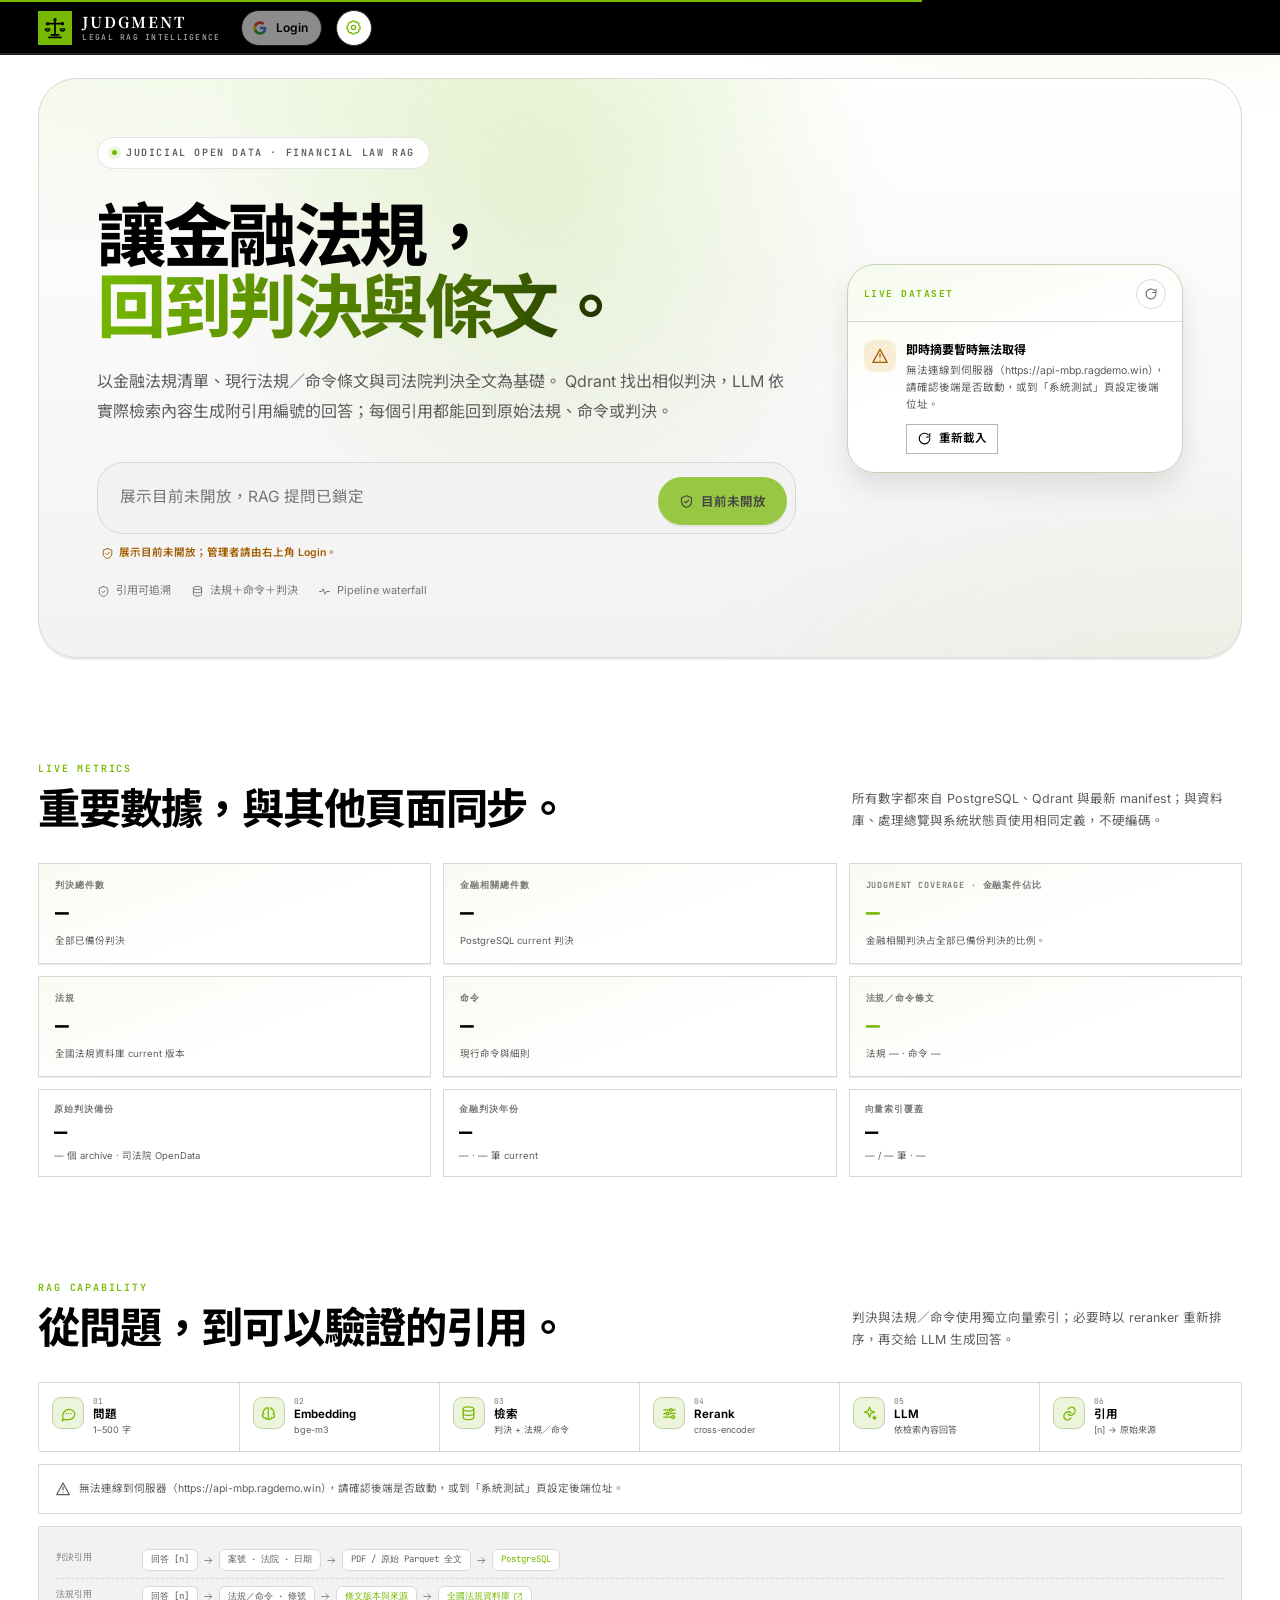
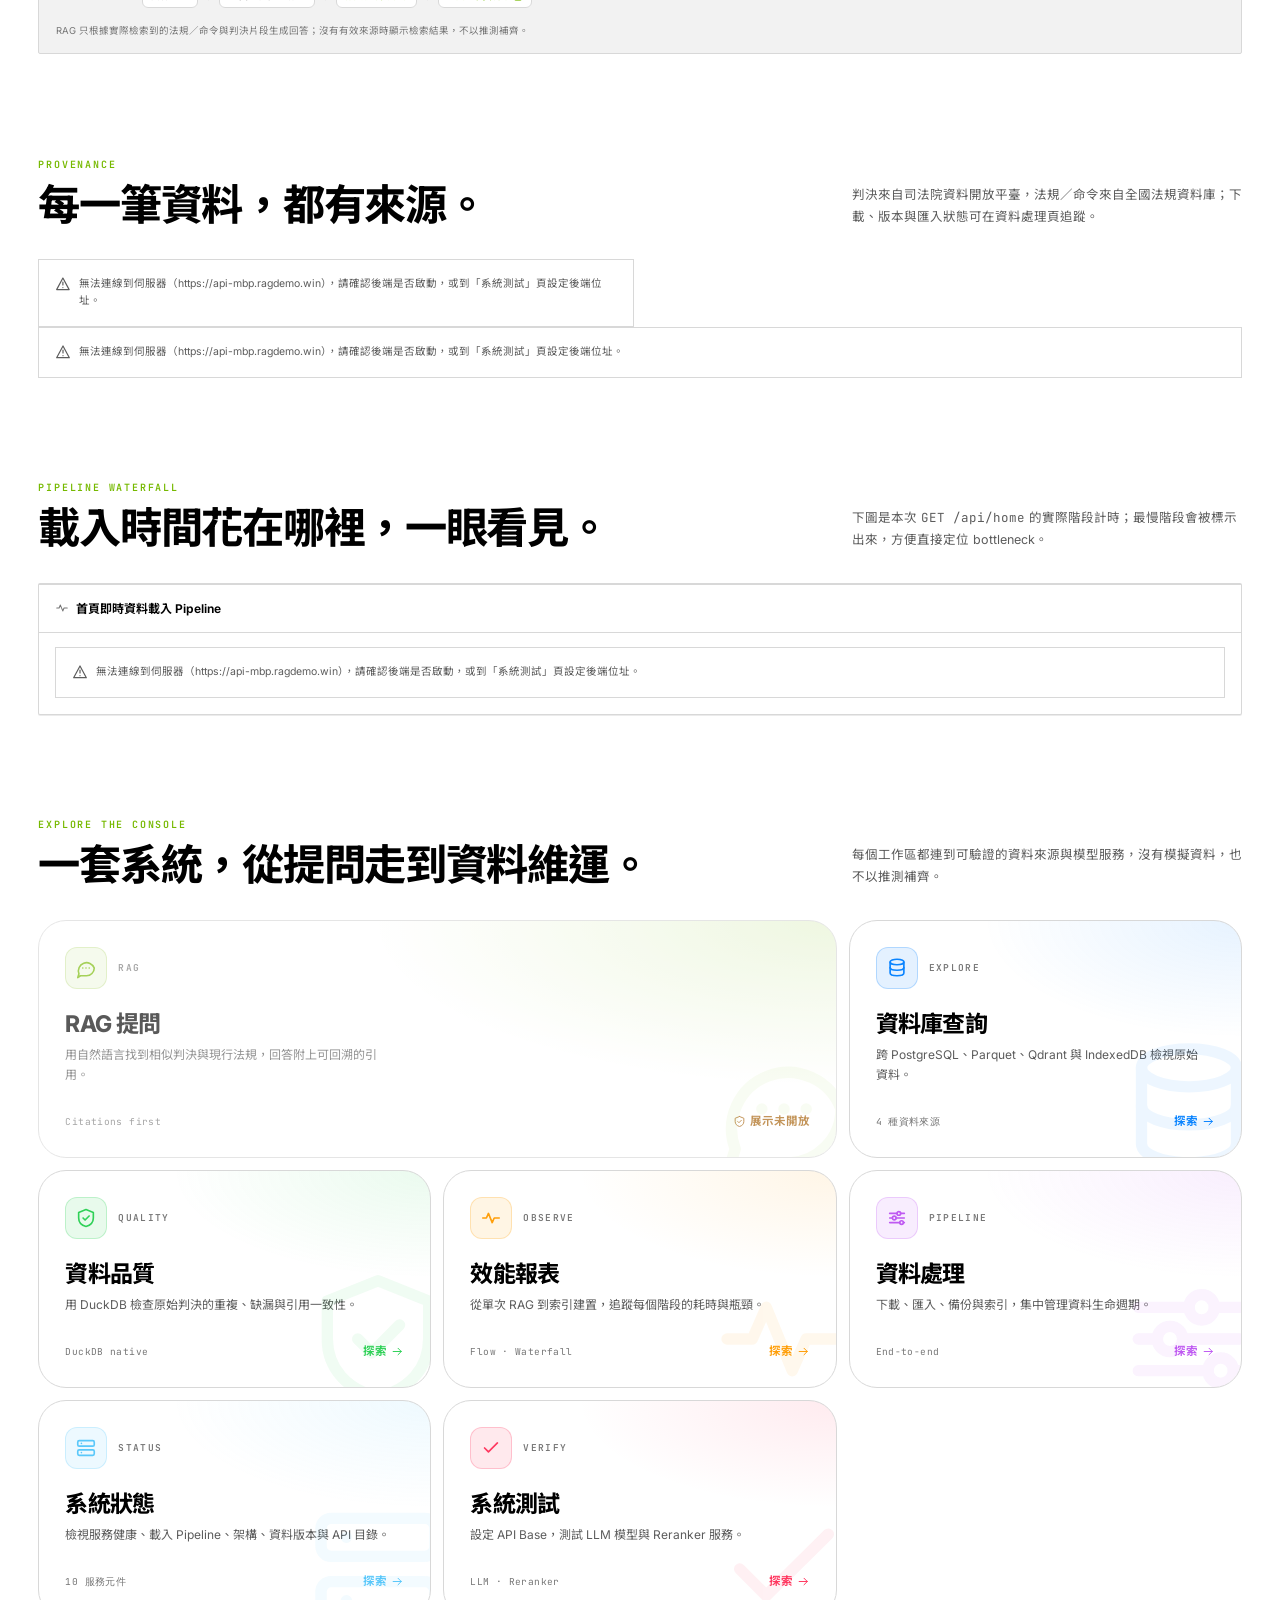
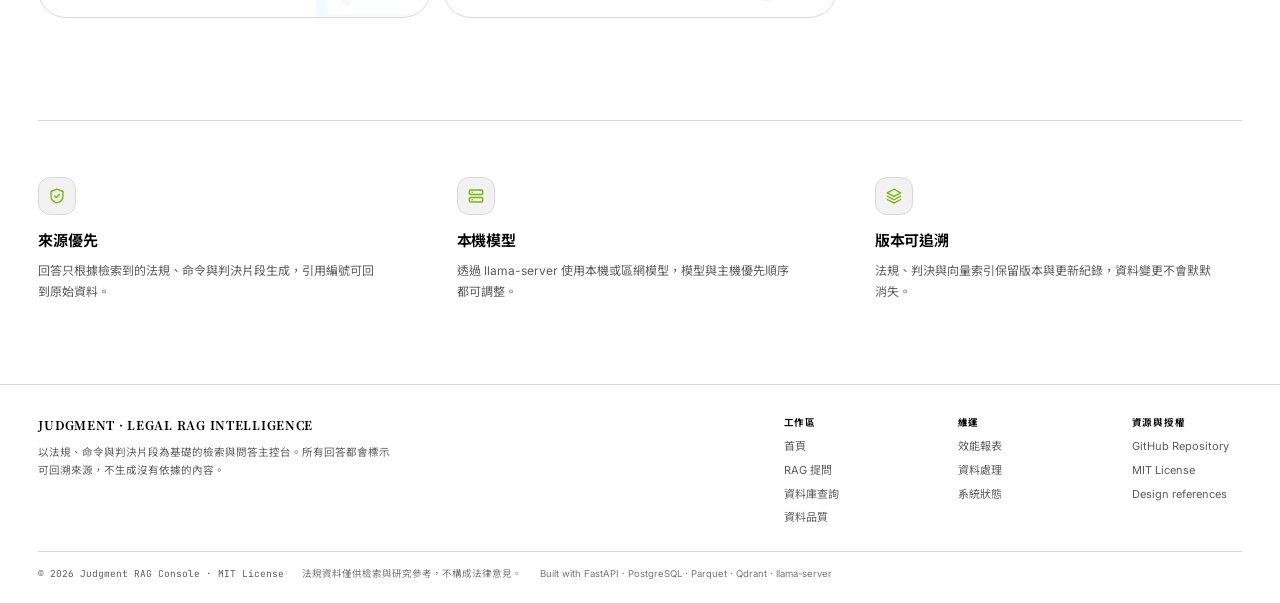
==== frontend/index.html @ a2a6b3cd "fix: make Login and account labels readable on light auth pills" ====
<!doctype html>
<html lang="zh-Hant" data-theme="nvidia">
  <head>
    <meta charset="utf-8" />
    <meta name="viewport" content="width=device-width, initial-scale=1" />
    <meta
      name="description"
      content="Judgment｜金融法律判決智慧分析平台。整合金融法規與法院判決，透過 AI 語意檢索與分析，協助快速查找相關案例、理解法律爭點，並提供具參考價值的判決分析。"
    />
    <meta property="og:type" content="website" />
    <meta property="og:site_name" content="Judgment" />
    <meta property="og:title" content="Judgment｜金融法律判決智慧分析平台" />
    <meta
      property="og:description"
      content="Judgment｜金融法律判決智慧分析平台。整合金融法規與法院判決，透過 AI 語意檢索與分析，協助快速查找相關案例、理解法律爭點，並提供具參考價值的判決分析。"
    />
    <meta property="og:url" content="https://judgment.ragdemo.win/" />
    <meta name="twitter:card" content="summary" />
    <meta name="application-name" content="Judgment" />
    <meta name="theme-color" content="#000000" id="theme-color-meta" />
    <title>Judgment｜金融法律判決 RAG AI 智慧分析平台</title>
    <link rel="icon" href="./favicon.svg" type="image/svg+xml" />
    <link rel="preconnect" href="https://fonts.googleapis.com" />
    <link rel="preconnect" href="https://fonts.gstatic.com" crossorigin />
    <link
      href="https://fonts.googleapis.com/css2?family=IBM+Plex+Sans:wght@400;500;600&family=Inter:wght@300;400;500;600;700&family=JetBrains+Mono:wght@400;500&family=Noto+Sans+TC:wght@400;500;600;700&family=Noto+Serif+TC:wght@600;700&display=swap"
      rel="stylesheet"
    />
    <link rel="stylesheet" href="./assets/themes.css?v=20261124021628" />
    <link rel="stylesheet" href="./assets/styles.css?v=20261124021628" />
    <script src="./assets/js/boot.js?v=20261124021628"></script>
  </head>
  <body>
    <a class="skip-link" href="#app-main">跳至主要內容</a>
    <div class="app-shell">
      <header class="app-header">
        <a class="brand" href="#/home" aria-label="Judgment 金融法律判決智慧分析平台 首頁">
          <span class="brand-mark" aria-hidden="true">
            <svg viewBox="0 0 32 32" fill="none">
              <circle cx="16" cy="5.8" r="2" fill="currentColor"/>
              <path d="M16 7.8V24.5" stroke="currentColor" stroke-width="2.15" stroke-linecap="round"/>
              <path d="M6.8 10.7h18.4" stroke="currentColor" stroke-width="2.15" stroke-linecap="round"/>
              <circle cx="6.8" cy="10.7" r="2.2" fill="currentColor"/>
              <circle cx="25.2" cy="10.7" r="2.2" fill="currentColor"/>
              <path d="M4.2 17.1h5.2M22.6 17.1h5.2" stroke="currentColor" stroke-width="1.55" stroke-linecap="round"/>
              <path d="M4.2 17.1a2.6 2.6 0 0 0 5.2 0M22.6 17.1a2.6 2.6 0 0 0 5.2 0" stroke="currentColor" stroke-width="1.55"/>
              <path d="M11.4 24.4h9.2M8.6 27.6h14.8" stroke="currentColor" stroke-width="2.15" stroke-linecap="round"/>
            </svg>
          </span>
          <span class="brand-copy">
            <strong>JUDGMENT</strong>
            <span>LEGAL RAG INTELLIGENCE</span>
          </span>
        </a>

        <nav class="primary-nav" aria-label="主要導覽">
          <a class="nav-link" data-route="rag" href="#/rag">
            <svg viewBox="0 0 24 24" fill="none" stroke="currentColor" stroke-width="1.8" stroke-linecap="round" stroke-linejoin="round" aria-hidden="true">
              <path d="M21 12a8.5 8.5 0 0 1-8.5 8.5H6l-3 2 1.3-4.2A8.5 8.5 0 1 1 21 12Z"/>
              <path d="m12 8 .9 2.1L15 11l-2.1.9L12 14l-.9-2.1L9 11l2.1-.9L12 8Z"/>
            </svg>
            <span>RAG 提問</span>
          </a>
          <a class="nav-link" data-route="data" href="#/data">
            <svg viewBox="0 0 24 24" fill="none" stroke="currentColor" stroke-width="1.8" stroke-linecap="round" stroke-linejoin="round" aria-hidden="true">
              <ellipse cx="12" cy="5.5" rx="7.5" ry="3"/>
              <path d="M4.5 5.5v6c0 1.7 3.4 3 7.5 3s7.5-1.3 7.5-3v-6"/>
              <path d="M4.5 11.5v6c0 1.7 3.4 3 7.5 3s7.5-1.3 7.5-3v-6"/>
            </svg>
            <span>資料庫</span>
          </a>
          <a class="nav-link" data-route="quality" href="#/quality">
            <svg viewBox="0 0 24 24" fill="none" stroke="currentColor" stroke-width="1.8" stroke-linecap="round" stroke-linejoin="round" aria-hidden="true">
              <path d="M12 2.8 20 6v6c0 4.7-3.2 8-8 9.2C7.2 20 4 16.7 4 12V6l8-3.2Z"/>
              <path d="m8.8 12 2.2 2.2 4.4-4.4"/>
            </svg>
            <span>資料品質</span>
          </a>
          <a class="nav-link" data-route="performance" href="#/performance">
            <svg viewBox="0 0 24 24" fill="none" stroke="currentColor" stroke-width="1.8" stroke-linecap="round" stroke-linejoin="round" aria-hidden="true">
              <path d="M4 19V5"/>
              <path d="M4 19h16"/>
              <path d="M8 16V9"/>
              <path d="M12 16V6"/>
              <path d="M16 16v-4"/>
            </svg>
            <span>效能報表</span>
          </a>
          <a class="nav-link" data-route="processing" href="#/processing">
            <svg viewBox="0 0 24 24" fill="none" stroke="currentColor" stroke-width="1.8" stroke-linecap="round" stroke-linejoin="round" aria-hidden="true">
              <path d="M3 6h6l2 3h10"/>
              <path d="M3 18h6l2-3h10"/>
              <circle cx="18" cy="6" r="2"/>
              <circle cx="18" cy="18" r="2"/>
            </svg>
            <span>資料處理</span>
          </a>
          <a class="nav-link" data-route="status" href="#/status">
            <svg viewBox="0 0 24 24" fill="none" stroke="currentColor" stroke-width="1.8" stroke-linecap="round" stroke-linejoin="round" aria-hidden="true">
              <path d="M3 12h4l2.2-5 4.1 10 2.2-5H21"/>
            </svg>
            <span>系統狀態</span>
          </a>
        </nav>

        <div class="header-actions">
          <div class="auth-slot" id="auth-slot"></div>
          <button
            type="button"
            class="settings-trigger"
            id="settings-trigger"
            aria-label="設定選項"
            title="設定選項"
            aria-expanded="false"
            aria-controls="settings-sidebar"
          >
            <svg viewBox="0 0 24 24" fill="none" stroke="currentColor" stroke-width="1.8" stroke-linecap="round" stroke-linejoin="round" aria-hidden="true">
              <circle cx="12" cy="12" r="3"/>
              <path d="M19.4 15a1.7 1.7 0 0 0 .3 1.9l.1.1-2.8 2.8-.1-.1a1.7 1.7 0 0 0-1.9-.3 1.7 1.7 0 0 0-1 1.6V21h-4v-.1a1.7 1.7 0 0 0-1-1.6 1.7 1.7 0 0 0-1.9.3l-.1.1-2.8-2.8.1-.1a1.7 1.7 0 0 0 .3-1.9 1.7 1.7 0 0 0-1.6-1H3v-4h.1a1.7 1.7 0 0 0 1.6-1 1.7 1.7 0 0 0-.3-1.9l-.1-.1 2.8-2.8.1.1a1.7 1.7 0 0 0 1.9.3 1.7 1.7 0 0 0 1-1.6V3h4v.1a1.7 1.7 0 0 0 1 1.6 1.7 1.7 0 0 0 1.9-.3l.1-.1 2.8 2.8-.1.1a1.7 1.7 0 0 0-.3 1.9 1.7 1.7 0 0 0 1.6 1h.1v4h-.1a1.7 1.7 0 0 0-1.6 1Z"/>
            </svg>
          </button>
        </div>
      </header>

      <div class="demo-banner" id="demo-banner" role="status" hidden></div>

      <main class="app-main" id="app-main" tabindex="-1">
        <div class="page-loading" aria-live="polite">
          <div class="skeleton skeleton-title"></div>
          <div class="skeleton skeleton-subtitle"></div>
          <div class="skeleton-grid">
            <div class="skeleton skeleton-card"></div>
            <div class="skeleton skeleton-card"></div>
            <div class="skeleton skeleton-card"></div>
          </div>
        </div>
      </main>

      <footer class="app-footer">
        <div class="footer-main">
          <div class="footer-brand">
            <strong>JUDGMENT · LEGAL RAG INTELLIGENCE</strong>
            <p>以法規、命令與判決片段為基礎的檢索與問答主控台。所有回答都會標示可回溯來源，不生成沒有依據的內容。</p>
          </div>
          <nav class="footer-links" aria-label="頁尾導覽">
            <div class="footer-column">
              <span class="footer-heading">工作區</span>
              <a href="#/home">首頁</a>
              <a href="#/rag">RAG 提問</a>
              <a href="#/data">資料庫查詢</a>
              <a href="#/quality">資料品質</a>
            </div>
            <div class="footer-column">
              <span class="footer-heading">維運</span>
              <a href="#/performance">效能報表</a>
              <a href="#/processing">資料處理</a>
              <a href="#/status">系統狀態</a>
            </div>
            <div class="footer-column">
              <span class="footer-heading">資源與授權</span>
              <a href="https://github.com/solo0920/judgment" target="_blank" rel="noopener noreferrer">GitHub Repository</a>
              <a href="https://github.com/solo0920/judgment/blob/main/LICENSE" target="_blank" rel="noopener noreferrer">MIT License</a>
              <a href="https://getdesign.md/" target="_blank" rel="noopener noreferrer">Design references</a>
            </div>
          </nav>
        </div>
        <div class="footer-bottom">
          <span>© 2026 Judgment RAG Console · MIT License</span>
          <span>法規資料僅供檢索與研究參考，不構成法律意見。</span>
          <span>Built with FastAPI · PostgreSQL · Parquet · Qdrant · llama-server</span>
        </div>
      </footer>
    </div>

    <aside
      class="settings-sidebar"
      id="settings-sidebar"
      aria-labelledby="settings-sidebar-title"
      aria-hidden="true"
      inert
    >
      <div class="settings-sidebar-head">
        <div>
          <div class="eyebrow">PREFERENCES</div>
          <h2 id="settings-sidebar-title">設定選項</h2>
        </div>
        <button
          class="settings-close"
          id="settings-close"
          type="button"
          aria-label="關閉設定選項"
          title="關閉設定選項"
        >
          <svg viewBox="0 0 24 24" fill="none" stroke="currentColor" stroke-width="1.8" stroke-linecap="round" stroke-linejoin="round" aria-hidden="true">
            <path d="m6 6 12 12M18 6 6 18"/>
          </svg>
        </button>
      </div>
      <div
        class="settings-options"
        id="settings-options"
        role="tablist"
        aria-label="設定分類"
      ></div>
      <div class="settings-divider" role="separator"></div>
      <div class="settings-panel" id="settings-panel" role="tabpanel"></div>
    </aside>

    <div id="toast-region" class="toast-region" aria-live="polite" aria-atomic="true"></div>
    <script src="./config.js?v=20261124021628"></script>
    <script src="./assets/js/app.js?v=20261124021628"></script>
  </body>
</html>
---- frontend/assets/themes.css ----
/* ==========================================================================
   Judgment RAG Console — design token themes
   Ten visual languages inspired by the public DESIGN.md references at
   https://getdesign.md/. Each theme re-maps the same semantic tokens so the
   whole console can change its look without touching component markup.
   ========================================================================== */

:root {
  color-scheme: light;

  --content-width: 1360px;
  --header-height: 54.4px;

  --font-display: "Inter", "Noto Sans TC", -apple-system, BlinkMacSystemFont,
    "Segoe UI", sans-serif;
  --font-body: "Inter", "Noto Sans TC", -apple-system, BlinkMacSystemFont,
    "Segoe UI", sans-serif;
  --font-mono: "JetBrains Mono", "SFMono-Regular", Menlo, Consolas, monospace;
  --display-weight: 650;
  --display-tracking: -0.035em;

  --radius-xs: 4px;
  --radius-sm: 6px;
  --radius-md: 10px;
  --radius-lg: 14px;
  --radius-xl: 20px;
  --radius-pill: 999px;

  --bg: #ffffff;
  --bg-soft: #fafafa;
  --surface: #ffffff;
  --surface-2: #f5f5f5;
  --surface-3: #ededed;
  --ink: #171717;
  --muted: #666666;
  --faint: #8f8f8f;
  --line: #eaeaea;
  --line-strong: #d4d4d4;

  --accent: #0070f3;
  --accent-hover: #0059c1;
  --accent-ink: #ffffff;
  --accent-soft: rgba(0, 112, 243, 0.09);
  --accent-border: rgba(0, 112, 243, 0.28);

  --action-bg: #171717;
  --action-bg-hover: #383838;
  --action-ink: #ffffff;

  --success: #0f8a4b;
  --success-soft: rgba(15, 138, 75, 0.1);
  --warning: #b25e09;
  --warning-soft: rgba(178, 94, 9, 0.11);
  --danger: #d93036;
  --danger-soft: rgba(217, 48, 54, 0.1);
  --info: #0070f3;
  --info-soft: rgba(0, 112, 243, 0.09);

  --header-bg: rgba(255, 255, 255, 0.82);
  --header-ink: #171717;
  --header-muted: #666666;
  --header-line: #eaeaea;
  --header-shadow: 0 1px 0 rgba(0, 0, 0, 0.02);

  --code-bg: #fafafa;
  --code-ink: #383838;
  --chip-bg: #f5f5f5;
  --table-stripe: rgba(0, 0, 0, 0.018);

  --focus: 0 0 0 3px rgba(0, 112, 243, 0.24);
  --shadow-xs: 0 1px 2px rgba(0, 0, 0, 0.04);
  --shadow-sm: 0 2px 6px rgba(0, 0, 0, 0.05);
  --shadow-md: 0 12px 30px rgba(0, 0, 0, 0.07);
  --shadow-lg: 0 24px 60px rgba(0, 0, 0, 0.1);

  --page-backdrop: radial-gradient(
    900px 460px at 82% -12%,
    rgba(0, 112, 243, 0.05),
    transparent 60%
  );
  --hero-bg: linear-gradient(180deg, rgba(250, 250, 250, 0.75), rgba(255, 255, 255, 0));
  --brand-bar: linear-gradient(90deg, #171717, #171717);
  --selection: rgba(0, 112, 243, 0.2);
  --blur: 16px;
}

/* ---------------------------------------------------------------- Vercel */
[data-theme="vercel"] {
  color-scheme: light;
  --font-display: "Inter", "Noto Sans TC", -apple-system, sans-serif;
  --font-body: "Inter", "Noto Sans TC", -apple-system, sans-serif;
  --display-weight: 650;
  --display-tracking: -0.04em;

  --bg: #ffffff;
  --bg-soft: #fafafa;
  --surface: #ffffff;
  --surface-2: #f5f5f5;
  --surface-3: #eaeaea;
  --ink: #171717;
  --muted: #666666;
  --faint: #8f8f8f;
  --line: #eaeaea;
  --line-strong: #d4d4d4;

  --accent: #0070f3;
  --accent-hover: #0059c1;
  --accent-soft: rgba(0, 112, 243, 0.09);
  --accent-border: rgba(0, 112, 243, 0.26);
  --accent-ink: #ffffff;
  --action-bg: #171717;
  --action-bg-hover: #383838;
  --action-ink: #ffffff;
  --warning: #b25e09;
  --warning-soft: rgba(178, 94, 9, 0.11);
  --focus: 0 0 0 3px rgba(0, 112, 243, 0.24);
  --shadow-sm: 0 2px 6px rgba(0, 0, 0, 0.05);

  --radius-xs: 4px;
  --radius-sm: 6px;
  --radius-md: 9px;
  --radius-lg: 12px;
  --radius-xl: 16px;
  --radius-pill: 999px;
  --header-bg: rgba(255, 255, 255, 0.82);
  --header-ink: #171717;
  --header-muted: #666666;
  --header-line: #eaeaea;
  --header-shadow: 0 1px 0 rgba(0, 0, 0, 0.02);
  --code-bg: #fafafa;
  --code-ink: #383838;
  --chip-bg: #f5f5f5;
  --page-backdrop: radial-gradient(
    900px 460px at 82% -12%,
    rgba(0, 112, 243, 0.06),
    transparent 60%
  );
  --brand-bar: linear-gradient(90deg, #171717 0%, #171717 62%, #0070f3 62%, #0070f3 100%);
}

/* ----------------------------------------------------------------- Apple */
[data-theme="apple"] {
  color-scheme: light;
  --font-display: -apple-system, BlinkMacSystemFont, "SF Pro Display", "Inter",
    "Noto Sans TC", sans-serif;
  --font-body: -apple-system, BlinkMacSystemFont, "SF Pro Text", "Inter",
    "Noto Sans TC", sans-serif;
  --display-weight: 700;
  --display-tracking: -0.045em;

  --bg: #ffffff;
  --bg-soft: #f5f5f7;
  --surface: #ffffff;
  --surface-2: #f5f5f7;
  --surface-3: #e8e8ed;
  --ink: #1d1d1f;
  --muted: #6e6e73;
  --faint: #86868b;
  --line: #e3e3e6;
  --line-strong: #d2d2d7;

  --accent: #0066cc;
  --accent-hover: #0071e3;
  --accent-soft: rgba(0, 102, 204, 0.08);
  --accent-border: rgba(0, 102, 204, 0.24);
  --accent-ink: #ffffff;
  --action-bg: #0071e3;
  --action-bg-hover: #0066cc;
  --action-ink: #ffffff;

  --success: #1d8a4b;
  --success-soft: rgba(29, 138, 75, 0.09);
  --warning: #b25000;
  --warning-soft: rgba(178, 80, 0, 0.1);
  --danger: #d70015;
  --danger-soft: rgba(215, 0, 21, 0.08);
  --info: #0066cc;
  --info-soft: rgba(0, 102, 204, 0.08);

  --radius-xs: 8px;
  --radius-sm: 12px;
  --radius-md: 16px;
  --radius-lg: 22px;
  --radius-xl: 30px;
  --radius-pill: 999px;
  --header-bg: rgba(251, 251, 253, 0.82);
  --header-ink: #1d1d1f;
  --header-muted: #6e6e73;
  --header-line: rgba(0, 0, 0, 0.08);
  --header-shadow: 0 1px 0 rgba(0, 0, 0, 0.03);
  --code-bg: #f5f5f7;
  --code-ink: #333336;
  --chip-bg: #f5f5f7;
  --table-stripe: rgba(0, 0, 0, 0.014);
  --focus: 0 0 0 4px rgba(0, 113, 227, 0.24);
  --shadow-xs: 0 1px 2px rgba(0, 0, 0, 0.04);
  --shadow-sm: 0 4px 14px rgba(0, 0, 0, 0.05);
  --shadow-md: 0 18px 40px rgba(0, 0, 0, 0.08);
  --shadow-lg: 0 30px 70px rgba(0, 0, 0, 0.12);
  --page-backdrop: radial-gradient(
    1100px 520px at 78% -18%,
    rgba(0, 102, 204, 0.07),
    transparent 62%
  );
  --hero-bg: linear-gradient(180deg, #f5f5f7, #ffffff 78%);
  --brand-bar: linear-gradient(90deg, #0066cc, #2997ff 52%, #a259ff);
}

/* ------------------------------------------------------------------ Meta */
[data-theme="meta"] {
  color-scheme: light;
  --font-display: "Inter", "Optimistic Text", "Noto Sans TC", -apple-system,
    sans-serif;
  --font-body: "Inter", "Optimistic Text", "Noto Sans TC", -apple-system,
    sans-serif;
  --display-weight: 700;
  --display-tracking: -0.03em;

  --bg: #ffffff;
  --bg-soft: #f1f4f7;
  --surface: #ffffff;
  --surface-2: #f1f4f7;
  --surface-3: #e4e9ee;
  --ink: #1c1e21;
  --muted: #606770;
  --faint: #8a8d91;
  --line: #dfe5eb;
  --line-strong: #c9d4de;

  --accent: #0064e0;
  --accent-hover: #0457cb;
  --accent-soft: rgba(0, 100, 224, 0.08);
  --accent-border: rgba(0, 100, 224, 0.24);
  --accent-ink: #ffffff;
  --action-bg: #0064e0;
  --action-bg-hover: #0457cb;
  --action-ink: #ffffff;

  --success: #1d7f43;
  --success-soft: rgba(49, 162, 76, 0.11);
  --warning: #a85c00;
  --warning-soft: rgba(242, 169, 24, 0.14);
  --danger: #c81e3a;
  --danger-soft: rgba(228, 30, 63, 0.09);
  --info: #0064e0;
  --info-soft: rgba(0, 100, 224, 0.08);

  --radius-xs: 6px;
  --radius-sm: 10px;
  --radius-md: 14px;
  --radius-lg: 20px;
  --radius-xl: 28px;
  --radius-pill: 999px;
  --header-bg: rgba(255, 255, 255, 0.88);
  --header-ink: #1c1e21;
  --header-muted: #606770;
  --header-line: #dfe5eb;
  --header-shadow: 0 1px 0 rgba(0, 0, 0, 0.02);
  --code-bg: #f1f4f7;
  --code-ink: #2a3138;
  --chip-bg: #eef3f8;
  --focus: 0 0 0 3px rgba(0, 100, 224, 0.26);
  --shadow-sm: 0 3px 10px rgba(28, 30, 33, 0.06);
  --shadow-md: 0 16px 36px rgba(28, 30, 33, 0.08);
  --page-backdrop: radial-gradient(
    1000px 500px at 88% -16%,
    rgba(0, 145, 255, 0.09),
    transparent 60%
  );
  --hero-bg: linear-gradient(180deg, #eef6ff, #ffffff 72%);
  --brand-bar: linear-gradient(90deg, #0064e0, #0091ff 55%, #a121ce);
}

/* ---------------------------------------------------------------- NVIDIA */
[data-theme="nvidia"] {
  color-scheme: light;
  --font-display: "Inter", "NVIDIA Sans", Arial, "Noto Sans TC", sans-serif;
  --font-body: "Inter", "NVIDIA Sans", Arial, "Noto Sans TC", sans-serif;
  --display-weight: 750;
  --display-tracking: -0.03em;

  --bg: #ffffff;
  --bg-soft: #f7f7f7;
  --surface: #ffffff;
  --surface-2: #f2f2f2;
  --surface-3: #e5e5e5;
  --ink: #000000;
  --muted: #5c5c5c;
  --faint: #767676;
  --line: #d8d8d8;
  --line-strong: #b5b5b5;

  --accent: #76b900;
  --accent-hover: #5a8d00;
  --accent-ink: #000000;
  --accent-soft: rgba(118, 185, 0, 0.14);
  --accent-border: rgba(118, 185, 0, 0.48);
  --action-bg: #76b900;
  --action-bg-hover: #5a8d00;
  --action-ink: #000000;

  --success: #4e7c00;
  --success-soft: rgba(118, 185, 0, 0.14);
  --warning: #a35c00;
  --warning-soft: rgba(230, 138, 0, 0.14);
  --danger: #c62828;
  --danger-soft: rgba(198, 40, 40, 0.09);
  --info: #006bb3;
  --info-soft: rgba(0, 107, 179, 0.09);

  --radius-xs: 0px;
  --radius-sm: 0px;
  --radius-md: 0px;
  --radius-lg: 2px;
  --radius-xl: 2px;
  --radius-pill: 2px;
  --header-bg: #000000;
  --header-ink: #ffffff;
  --header-muted: #a8a8a8;
  --header-line: #2c2c2c;
  --header-shadow: 0 1px 0 #1f1f1f;
  --code-bg: #000000;
  --code-ink: #c9f26e;
  --chip-bg: #f2f2f2;
  --table-stripe: rgba(0, 0, 0, 0.022);
  --focus: 0 0 0 3px rgba(118, 185, 0, 0.45);
  --shadow-xs: 0 1px 0 rgba(0, 0, 0, 0.08);
  --shadow-sm: 0 2px 0 rgba(0, 0, 0, 0.08);
  --shadow-md: 0 14px 28px rgba(0, 0, 0, 0.1);
  --shadow-lg: 0 28px 56px rgba(0, 0, 0, 0.16);
  --page-backdrop: radial-gradient(
    900px 420px at 86% -14%,
    rgba(118, 185, 0, 0.13),
    transparent 60%
  );
  --hero-bg: linear-gradient(135deg, #f4fbe6, #ffffff 64%);
  --brand-bar: linear-gradient(90deg, #76b900, #76b900 72%, #000000 72%);
}

/* ------------------------------------------------------------------- IBM */
[data-theme="ibm"] {
  color-scheme: light;
  --font-display: "IBM Plex Sans", "Noto Sans TC", -apple-system, sans-serif;
  --font-body: "IBM Plex Sans", "Noto Sans TC", -apple-system, sans-serif;
  --font-mono: "IBM Plex Mono", "JetBrains Mono", Menlo, monospace;
  --display-weight: 600;
  --display-tracking: -0.02em;

  --bg: #ffffff;
  --bg-soft: #f4f4f4;
  --surface: #ffffff;
  --surface-2: #f4f4f4;
  --surface-3: #e0e0e0;
  --ink: #161616;
  --muted: #525252;
  --faint: #6f6f6f;
  --line: #e0e0e0;
  --line-strong: #8d8d8d;

  --accent: #0f62fe;
  --accent-hover: #0043ce;
  --accent-ink: #ffffff;
  --accent-soft: rgba(15, 98, 254, 0.08);
  --accent-border: rgba(15, 98, 254, 0.28);
  --action-bg: #0f62fe;
  --action-bg-hover: #0043ce;
  --action-ink: #ffffff;

  --success: #198038;
  --success-soft: #defbe6;
  --warning: #8e6a00;
  --warning-soft: #fcf4d6;
  --danger: #da1e28;
  --danger-soft: #fff1f1;
  --info: #0043ce;
  --info-soft: #edf5ff;

  --radius-xs: 0px;
  --radius-sm: 0px;
  --radius-md: 0px;
  --radius-lg: 0px;
  --radius-xl: 0px;
  --radius-pill: 0px;
  --header-bg: #161616;
  --header-ink: #ffffff;
  --header-muted: #c6c6c6;
  --header-line: #393939;
  --header-shadow: none;
  --code-bg: #f4f4f4;
  --code-ink: #161616;
  --chip-bg: #e8e8e8;
  --table-stripe: #f4f4f4;
  --focus: 0 0 0 2px #ffffff, 0 0 0 4px #0f62fe;
  --shadow-xs: none;
  --shadow-sm: 0 1px 2px rgba(0, 0, 0, 0.08);
  --shadow-md: 0 10px 24px rgba(0, 0, 0, 0.08);
  --shadow-lg: 0 24px 48px rgba(0, 0, 0, 0.12);
  --page-backdrop: linear-gradient(180deg, #f4f4f4 0, #ffffff 340px);
  --hero-bg: linear-gradient(90deg, #edf5ff, #ffffff 68%);
  --brand-bar: linear-gradient(90deg, #0f62fe, #0f62fe 48%, #001141 48%);
}

/* ---------------------------------------------------------------- Stripe */
[data-theme="stripe"] {
  color-scheme: light;
  --font-display: "Inter", "Sohne", "Noto Sans TC", -apple-system, sans-serif;
  --font-body: "Inter", "Sohne", "Noto Sans TC", -apple-system, sans-serif;
  --display-weight: 600;
  --display-tracking: -0.038em;

  --bg: #ffffff;
  --bg-soft: #f6f9fc;
  --surface: #ffffff;
  --surface-2: #f6f9fc;
  --surface-3: #e9eff5;
  --ink: #0a2540;
  --muted: #425466;
  --faint: #68788a;
  --line: #e6ebf1;
  --line-strong: #cfd7df;

  --accent: #635bff;
  --accent-hover: #4b45c6;
  --accent-soft: rgba(99, 91, 255, 0.08);
  --accent-border: rgba(99, 91, 255, 0.26);
  --accent-ink: #ffffff;
  --action-bg: #635bff;
  --action-bg-hover: #4b45c6;
  --action-ink: #ffffff;

  --success: #0e7c66;
  --success-soft: rgba(14, 124, 102, 0.1);
  --warning: #a15c00;
  --warning-soft: rgba(193, 112, 0, 0.11);
  --danger: #c0123c;
  --danger-soft: rgba(234, 34, 97, 0.09);
  --info: #533afd;
  --info-soft: rgba(99, 91, 255, 0.08);

  --radius-xs: 5px;
  --radius-sm: 8px;
  --radius-md: 12px;
  --radius-lg: 18px;
  --radius-xl: 26px;
  --radius-pill: 999px;
  --header-bg: rgba(255, 255, 255, 0.86);
  --header-ink: #0a2540;
  --header-muted: #425466;
  --header-line: #e6ebf1;
  --header-shadow: 0 1px 0 rgba(0, 0, 0, 0.02);
  --code-bg: #f6f9fc;
  --code-ink: #0a2540;
  --chip-bg: #f0f1ff;
  --focus: 0 0 0 4px rgba(99, 91, 255, 0.24);
  --shadow-sm: 0 4px 12px rgba(10, 37, 64, 0.06);
  --shadow-md: 0 18px 42px rgba(10, 37, 64, 0.1);
  --shadow-lg: 0 30px 70px rgba(10, 37, 64, 0.14);
  --page-backdrop: radial-gradient(
      900px 480px at 82% -14%,
      rgba(99, 91, 255, 0.11),
      transparent 60%
    ),
    radial-gradient(700px 360px at 8% 4%, rgba(234, 34, 97, 0.06), transparent 62%);
  --hero-bg: linear-gradient(120deg, #f5f7ff, #ffffff 58%, #fff4f8);
  --brand-bar: linear-gradient(90deg, #533afd, #635bff 38%, #ea2261 76%, #f6a4b8);
}

/* ---------------------------------------------------------------- Linear */
[data-theme="linear"] {
  color-scheme: dark;
  --font-display: "Inter", "Linear Sans", "Noto Sans TC", sans-serif;
  --font-body: "Inter", "Linear Sans", "Noto Sans TC", sans-serif;
  --display-weight: 600;
  --display-tracking: -0.03em;

  --bg: #010102;
  --bg-soft: #050507;
  --surface: #0b0b0f;
  --surface-2: #101015;
  --surface-3: #17171d;
  --ink: #f7f8f8;
  --muted: #8a8f98;
  --faint: #62666d;
  --line: #23252a;
  --line-strong: #34353b;

  --accent: #5e6ad2;
  --accent-hover: #7c85e0;
  --accent-soft: rgba(94, 106, 210, 0.16);
  --accent-border: rgba(94, 106, 210, 0.42);
  --accent-ink: #ffffff;
  --action-bg: #e8e8ec;
  --action-bg-hover: #ffffff;
  --action-ink: #08090a;

  --success: #4cb782;
  --success-soft: rgba(76, 183, 130, 0.13);
  --warning: #f2c94c;
  --warning-soft: rgba(242, 201, 76, 0.12);
  --danger: #eb5757;
  --danger-soft: rgba(235, 87, 87, 0.13);
  --info: #8a8f98;
  --info-soft: rgba(138, 143, 152, 0.12);

  --radius-xs: 5px;
  --radius-sm: 8px;
  --radius-md: 11px;
  --radius-lg: 16px;
  --radius-xl: 22px;
  --radius-pill: 999px;
  --header-bg: rgba(1, 1, 2, 0.78);
  --header-ink: #f7f8f8;
  --header-muted: #8a8f98;
  --header-line: #23252a;
  --header-shadow: none;
  --code-bg: #08080b;
  --code-ink: #c9d1d9;
  --chip-bg: #141419;
  --table-stripe: rgba(255, 255, 255, 0.018);
  --focus: 0 0 0 3px rgba(94, 106, 210, 0.4);
  --shadow-xs: none;
  --shadow-sm: 0 1px 2px rgba(0, 0, 0, 0.6);
  --shadow-md: 0 18px 44px rgba(0, 0, 0, 0.55);
  --shadow-lg: 0 32px 80px rgba(0, 0, 0, 0.7);
  --page-backdrop: radial-gradient(
      1000px 520px at 76% -18%,
      rgba(94, 106, 210, 0.16),
      transparent 62%
    ),
    radial-gradient(700px 400px at 6% 0%, rgba(94, 106, 210, 0.06), transparent 60%);
  --hero-bg: linear-gradient(180deg, rgba(94, 106, 210, 0.07), transparent 76%);
  --brand-bar: linear-gradient(90deg, #5e6ad2, #5e6ad2 55%, #26283a 55%);
}

/* ----------------------------------------------------------------- Figma */
[data-theme="figma"] {
  color-scheme: light;
  --font-display: "Inter", "Noto Sans TC", -apple-system, sans-serif;
  --font-body: "Inter", "Noto Sans TC", -apple-system, sans-serif;
  --display-weight: 700;
  --display-tracking: -0.03em;

  --bg: #ffffff;
  --bg-soft: #f5f5f5;
  --surface: #ffffff;
  --surface-2: #f5f5f5;
  --surface-3: #e9e9e9;
  --ink: #1e1e1e;
  --muted: #5c5c5c;
  --faint: #8c8c8c;
  --line: #e6e6e6;
  --line-strong: #cfcfcf;

  --accent: #0d99ff;
  --accent-hover: #007be5;
  --accent-soft: rgba(13, 153, 255, 0.1);
  --accent-border: rgba(13, 153, 255, 0.3);
  --accent-ink: #ffffff;
  --action-bg: #1e1e1e;
  --action-bg-hover: #000000;
  --action-ink: #ffffff;

  --success: #0a8f5f;
  --success-soft: rgba(10, 207, 131, 0.12);
  --warning: #a86200;
  --warning-soft: rgba(255, 114, 98, 0.12);
  --danger: #d62b45;
  --danger-soft: rgba(242, 78, 30, 0.1);
  --info: #0d99ff;
  --info-soft: rgba(13, 153, 255, 0.1);

  --radius-xs: 6px;
  --radius-sm: 9px;
  --radius-md: 13px;
  --radius-lg: 18px;
  --radius-xl: 24px;
  --radius-pill: 999px;
  --header-bg: rgba(255, 255, 255, 0.88);
  --header-ink: #1e1e1e;
  --header-muted: #5c5c5c;
  --header-line: #e6e6e6;
  --header-shadow: 0 1px 0 rgba(0, 0, 0, 0.02);
  --code-bg: #f5f5f5;
  --code-ink: #1e1e1e;
  --chip-bg: #f2f2f2;
  --focus: 0 0 0 4px rgba(13, 153, 255, 0.26);
  --shadow-sm: 0 3px 10px rgba(0, 0, 0, 0.06);
  --shadow-md: 0 16px 36px rgba(0, 0, 0, 0.09);
  --shadow-lg: 0 28px 64px rgba(0, 0, 0, 0.12);
  --page-backdrop: radial-gradient(
      800px 420px at 88% -12%,
      rgba(162, 89, 255, 0.09),
      transparent 60%
    ),
    radial-gradient(700px 380px at 10% 2%, rgba(26, 188, 254, 0.07), transparent 62%);
  --hero-bg: linear-gradient(120deg, #f3f9ff, #ffffff 52%, #fff5f2);
  --brand-bar: linear-gradient(
    90deg,
    #f24e1e 0 20%,
    #ff7262 20% 40%,
    #a259ff 40% 60%,
    #1abcfe 60% 80%,
    #0acf83 80% 100%
  );
}

/* ---------------------------------------------------------------- Notion */
[data-theme="notion"] {
  color-scheme: light;
  --font-display: "Noto Serif TC", "Inter", Georgia, "Songti TC", serif;
  --font-body: "Inter", "Noto Sans TC", -apple-system, sans-serif;
  --display-weight: 700;
  --display-tracking: -0.02em;

  --bg: #ffffff;
  --bg-soft: #f7f6f3;
  --surface: #ffffff;
  --surface-2: #f7f6f3;
  --surface-3: #efedea;
  --ink: #191918;
  --muted: #6b6b6b;
  --faint: #9b9a97;
  --line: #e9e7e2;
  --line-strong: #d3d1cb;

  --accent: #0075de;
  --accent-hover: #0060b8;
  --accent-soft: rgba(0, 117, 222, 0.08);
  --accent-border: rgba(0, 117, 222, 0.24);
  --accent-ink: #ffffff;
  --action-bg: #0075de;
  --action-bg-hover: #0060b8;
  --action-ink: #ffffff;

  --success: #1d7a4c;
  --success-soft: rgba(29, 122, 76, 0.09);
  --warning: #9a6400;
  --warning-soft: rgba(154, 100, 0, 0.1);
  --danger: #c8322b;
  --danger-soft: rgba(200, 50, 43, 0.09);
  --info: #0075de;
  --info-soft: rgba(0, 117, 222, 0.08);

  --radius-xs: 5px;
  --radius-sm: 8px;
  --radius-md: 11px;
  --radius-lg: 15px;
  --radius-xl: 20px;
  --radius-pill: 999px;
  --header-bg: rgba(255, 255, 255, 0.9);
  --header-ink: #191918;
  --header-muted: #6b6b6b;
  --header-line: #e9e7e2;
  --header-shadow: 0 1px 0 rgba(0, 0, 0, 0.02);
  --code-bg: #f7f6f3;
  --code-ink: #37352f;
  --chip-bg: #f2f1ee;
  --table-stripe: rgba(55, 53, 47, 0.022);
  --focus: 0 0 0 3px rgba(0, 117, 222, 0.22);
  --shadow-sm: 0 2px 8px rgba(25, 25, 24, 0.05);
  --shadow-md: 0 14px 34px rgba(25, 25, 24, 0.08);
  --shadow-lg: 0 28px 64px rgba(25, 25, 24, 0.11);
  --page-backdrop: radial-gradient(
    900px 440px at 82% -14%,
    rgba(0, 117, 222, 0.055),
    transparent 60%
  );
  --hero-bg: linear-gradient(180deg, #f7f6f3, #ffffff 72%);
  --brand-bar: linear-gradient(90deg, #191918 0 64%, #0075de 64% 100%);
}

/* ---------------------------------------------------------------- OpenAI */
[data-theme="openai"] {
  color-scheme: light;
  --font-display: "Inter", "Sohne", "Noto Sans TC", -apple-system, sans-serif;
  --font-body: "Inter", "Sohne", "Noto Sans TC", -apple-system, sans-serif;
  --display-weight: 600;
  --display-tracking: -0.035em;

  --bg: #f9f9f7;
  --bg-soft: #f1f0ec;
  --surface: #ffffff;
  --surface-2: #f4f3ef;
  --surface-3: #e9e7e0;
  --ink: #0d0d0d;
  --muted: #5d5d5d;
  --faint: #8f8f8f;
  --line: #e5e3dc;
  --line-strong: #d0cdc3;

  --accent: #10a37f;
  --accent-hover: #0d8a6b;
  --accent-soft: rgba(16, 163, 127, 0.09);
  --accent-border: rgba(16, 163, 127, 0.3);
  --accent-ink: #ffffff;
  --action-bg: #0d0d0d;
  --action-bg-hover: #2f2f2f;
  --action-ink: #ffffff;

  --success: #0d8a6b;
  --success-soft: rgba(16, 163, 127, 0.1);
  --warning: #a15c00;
  --warning-soft: rgba(193, 112, 0, 0.1);
  --danger: #c33b32;
  --danger-soft: rgba(195, 59, 50, 0.09);
  --info: #0d8a6b;
  --info-soft: rgba(16, 163, 127, 0.1);

  --radius-xs: 7px;
  --radius-sm: 10px;
  --radius-md: 15px;
  --radius-lg: 22px;
  --radius-xl: 30px;
  --radius-pill: 999px;
  --header-bg: rgba(249, 249, 247, 0.86);
  --header-ink: #0d0d0d;
  --header-muted: #5d5d5d;
  --header-line: #e5e3dc;
  --header-shadow: 0 1px 0 rgba(0, 0, 0, 0.02);
  --code-bg: #f1f0ec;
  --code-ink: #2f2f2f;
  --chip-bg: #f1f0ec;
  --table-stripe: rgba(13, 13, 13, 0.018);
  --focus: 0 0 0 4px rgba(16, 163, 127, 0.24);
  --shadow-sm: 0 3px 10px rgba(13, 13, 13, 0.05);
  --shadow-md: 0 16px 38px rgba(13, 13, 13, 0.08);
  --shadow-lg: 0 30px 66px rgba(13, 13, 13, 0.11);
  --page-backdrop: radial-gradient(
    1000px 500px at 84% -16%,
    rgba(16, 163, 127, 0.08),
    transparent 60%
  );
  --hero-bg: linear-gradient(180deg, #f1f0ec, #f9f9f7 70%);
  --brand-bar: linear-gradient(90deg, #0d0d0d 0 70%, #10a37f 70% 100%);
}
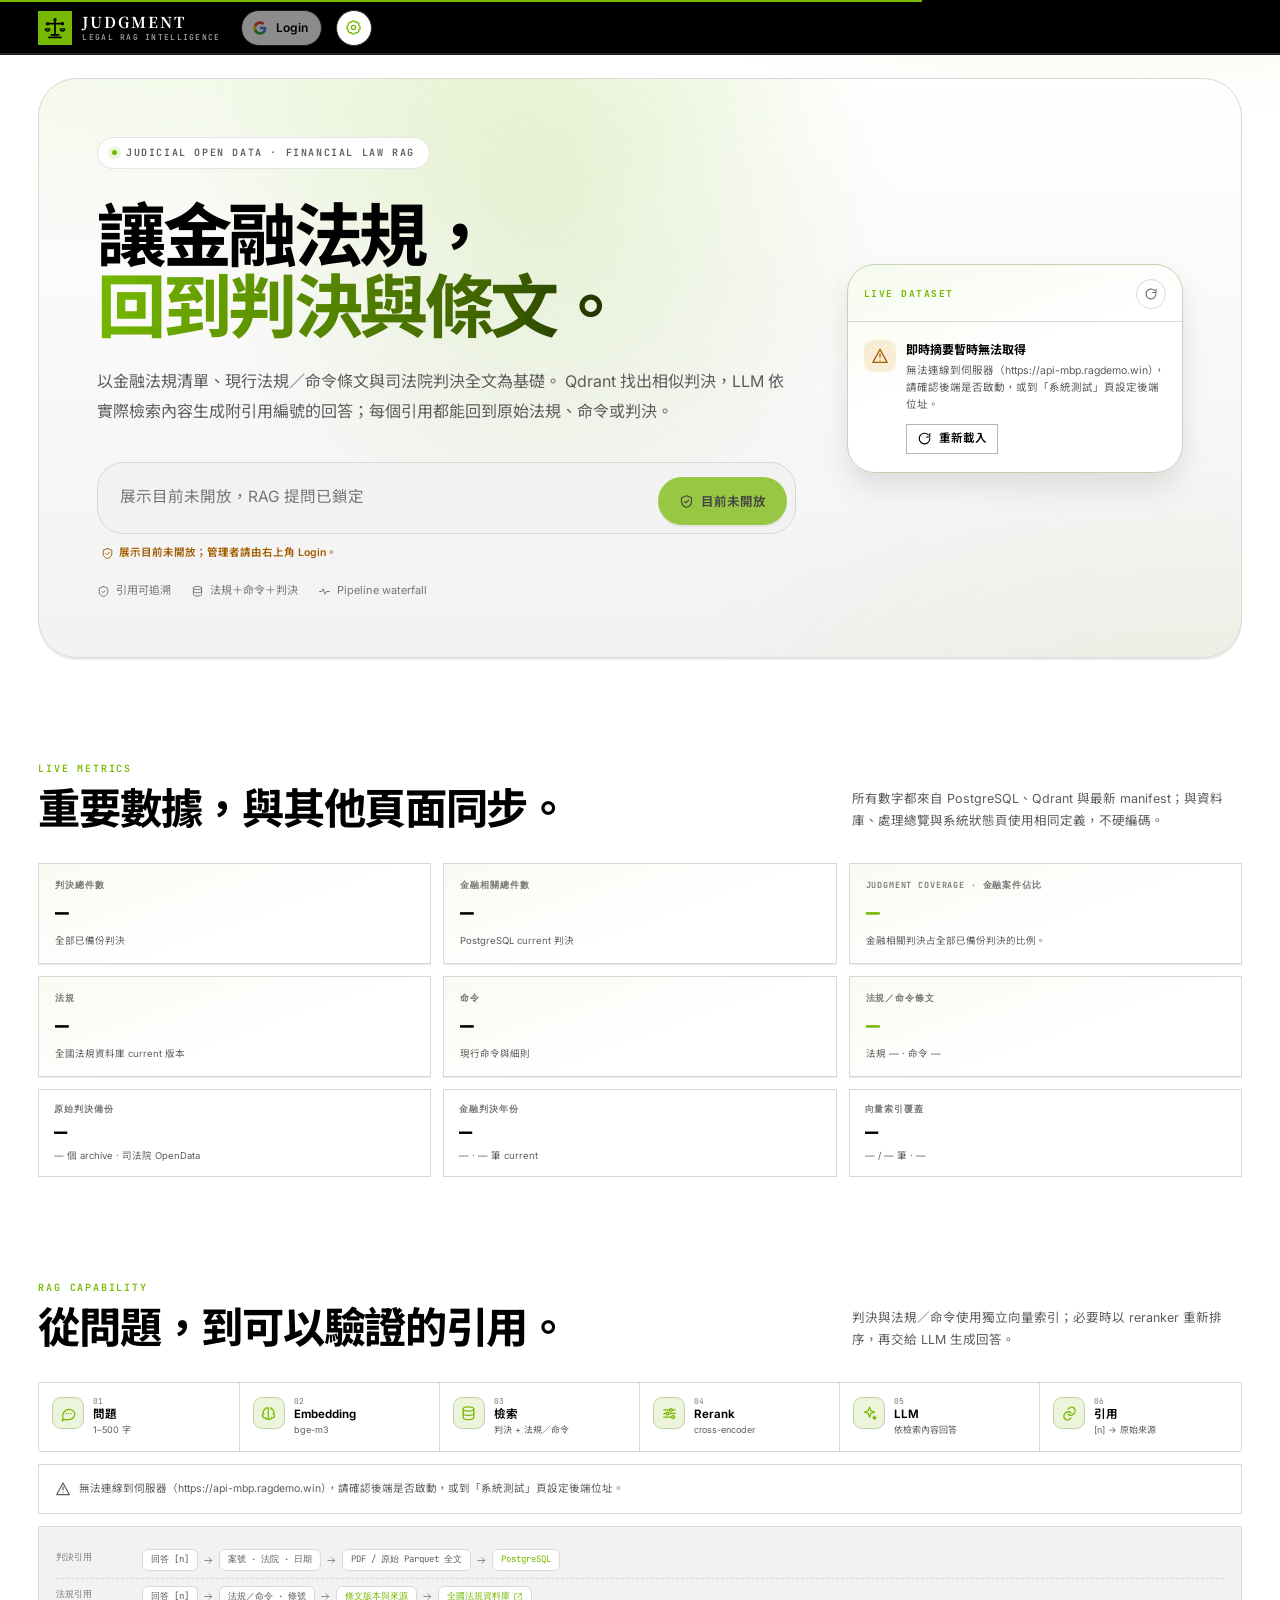
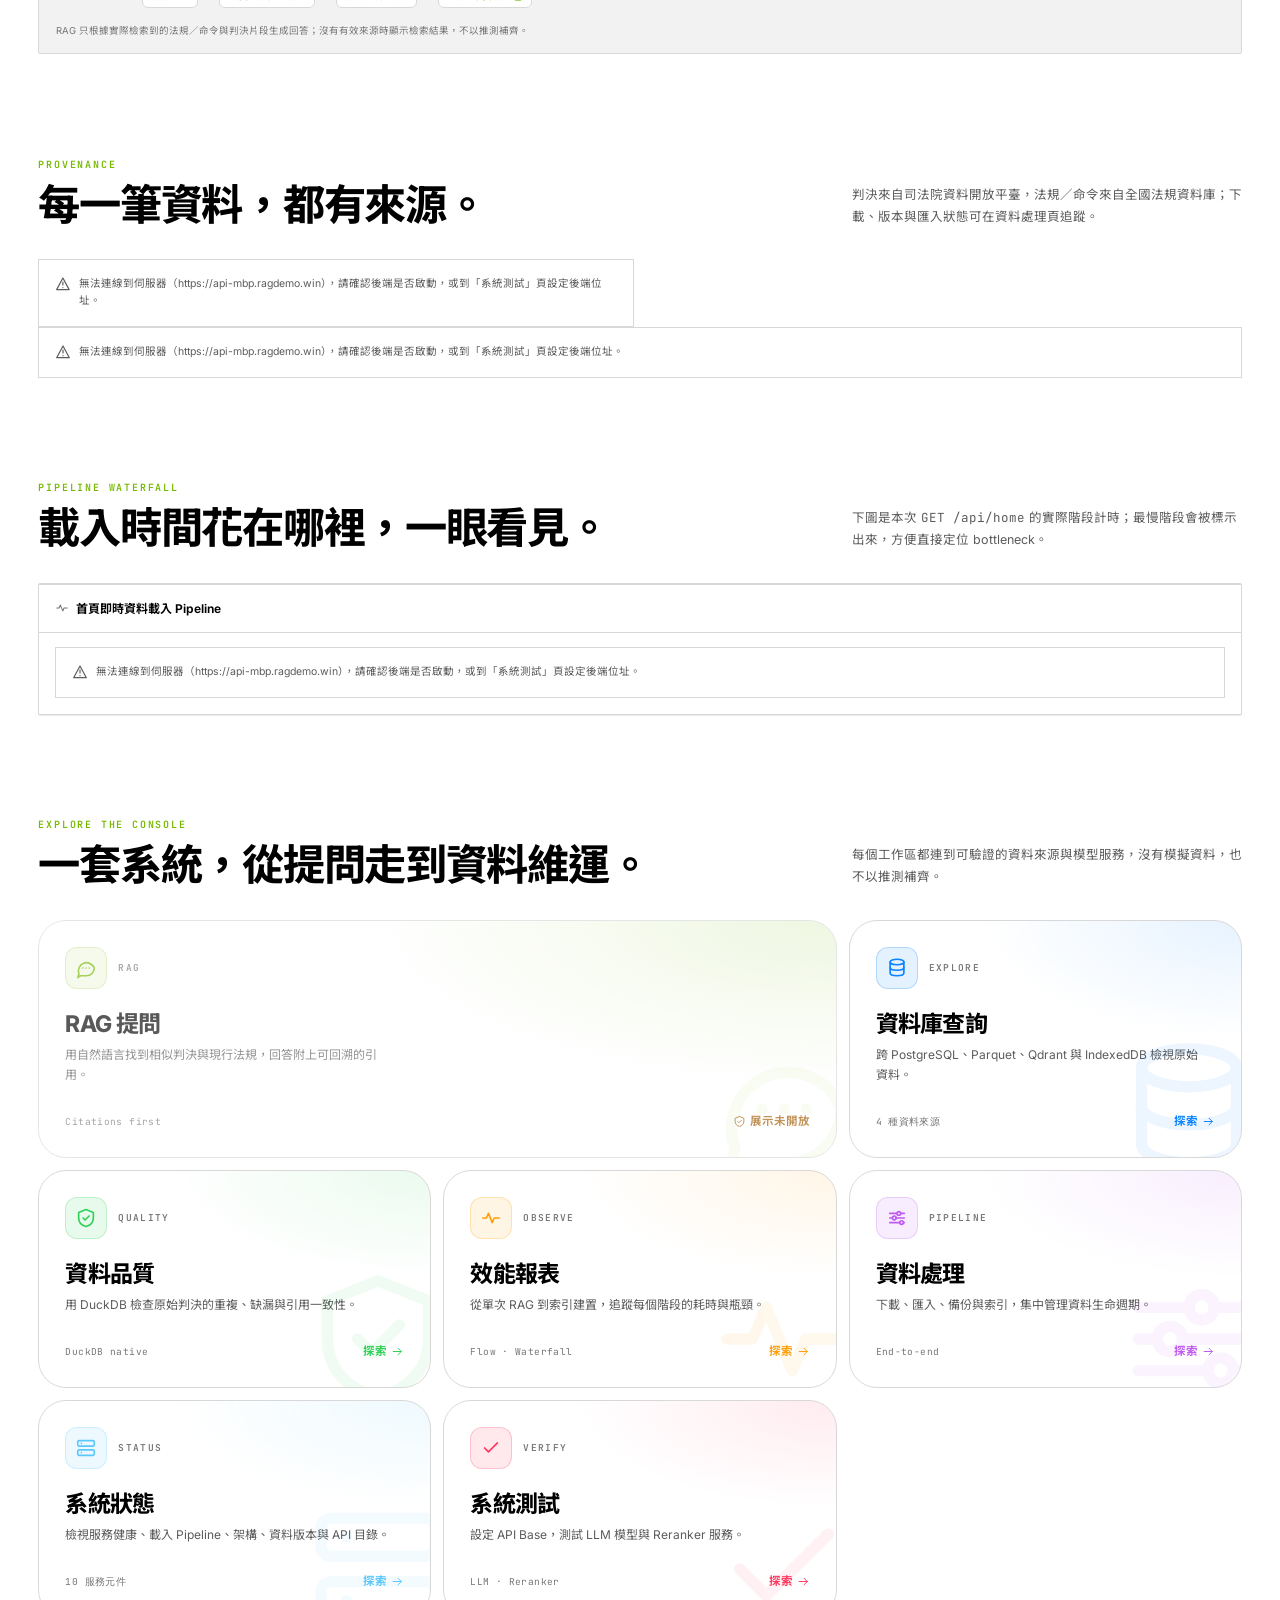
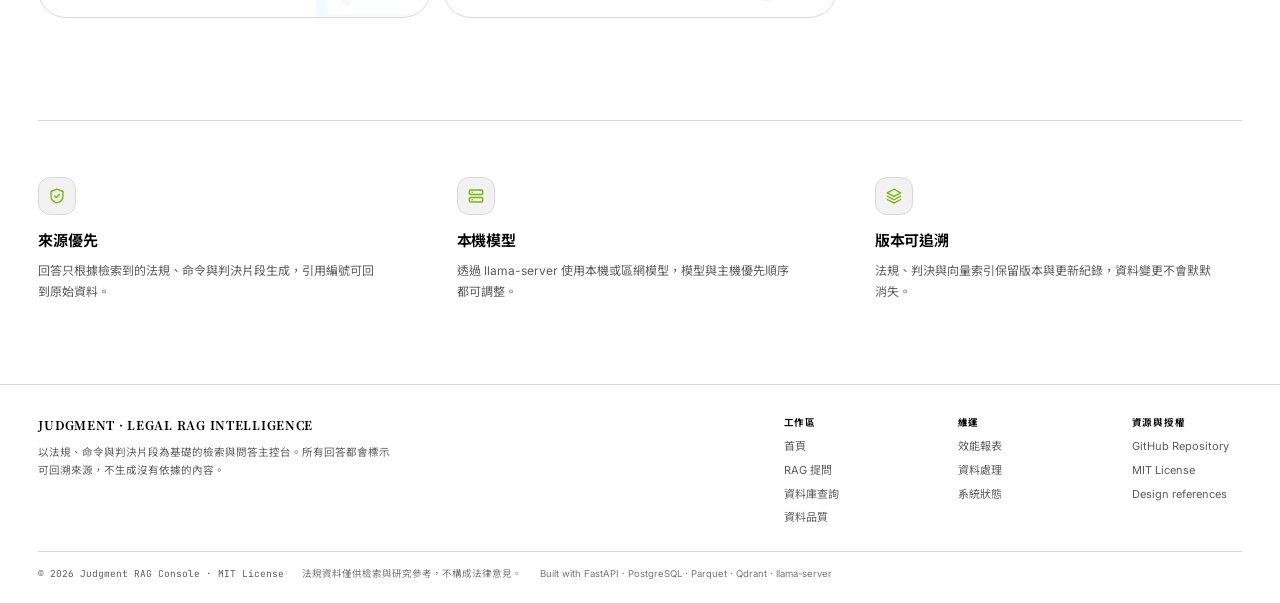
==== commit 36489ffd: "chore: cut duplicate PR CI runs and document holdout/rehearsal convergence" ====
--- a/frontend/index.html
+++ b/frontend/index.html
@@ -26,9 +26,9 @@
       href="https://fonts.googleapis.com/css2?family=IBM+Plex+Sans:wght@400;500;600&family=Inter:wght@300;400;500;600;700&family=JetBrains+Mono:wght@400;500&family=Noto+Sans+TC:wght@400;500;600;700&family=Noto+Serif+TC:wght@600;700&display=swap"
       rel="stylesheet"
     />
-    <link rel="stylesheet" href="./assets/themes.css?v=20261124021628" />
-    <link rel="stylesheet" href="./assets/styles.css?v=20261124021628" />
-    <script src="./assets/js/boot.js?v=20261124021628"></script>
+    <link rel="stylesheet" href="./assets/themes.css?v=20261124022826" />
+    <link rel="stylesheet" href="./assets/styles.css?v=20261124022826" />
+    <script src="./assets/js/boot.js?v=20261124022826"></script>
   </head>
   <body>
     <a class="skip-link" href="#app-main">跳至主要內容</a>
@@ -207,7 +207,7 @@
     </aside>
 
     <div id="toast-region" class="toast-region" aria-live="polite" aria-atomic="true"></div>
-    <script src="./config.js?v=20261124021628"></script>
-    <script src="./assets/js/app.js?v=20261124021628"></script>
+    <script src="./config.js?v=20261124022826"></script>
+    <script src="./assets/js/app.js?v=20261124022826"></script>
   </body>
 </html>
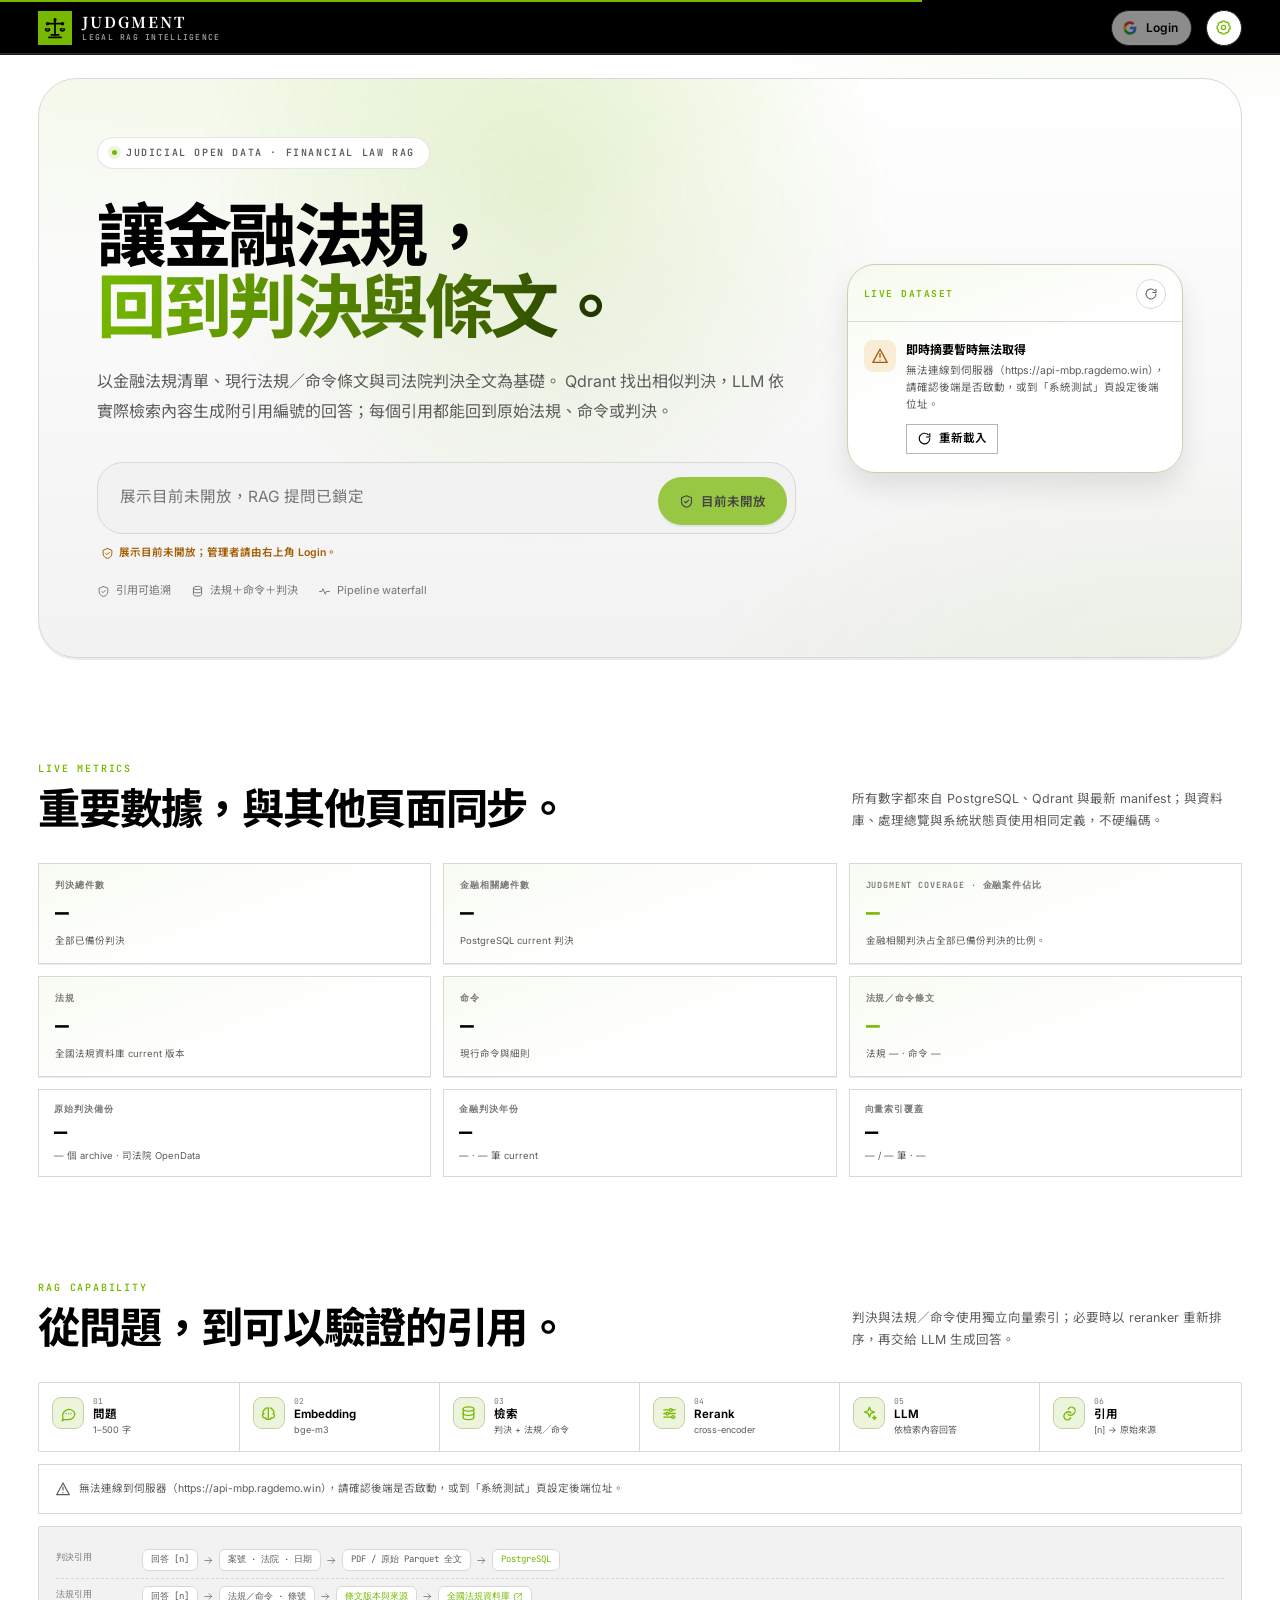
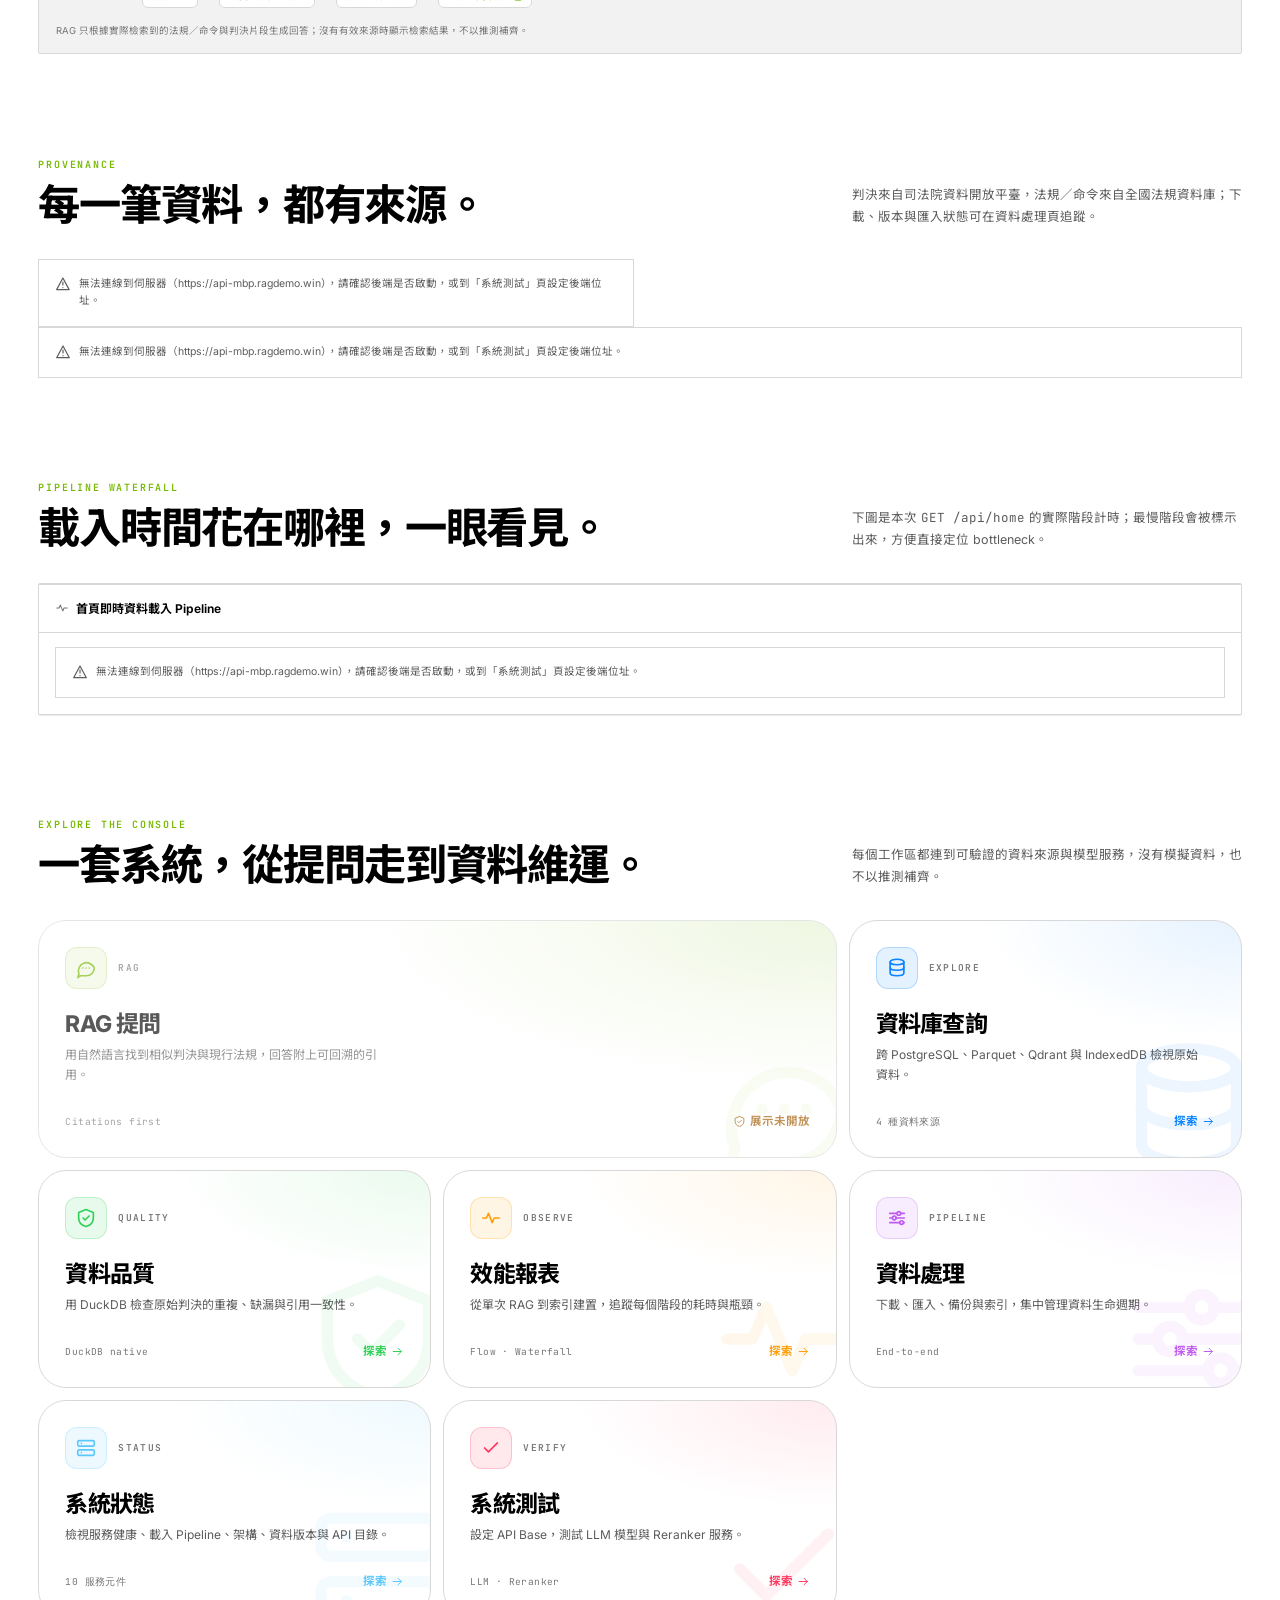
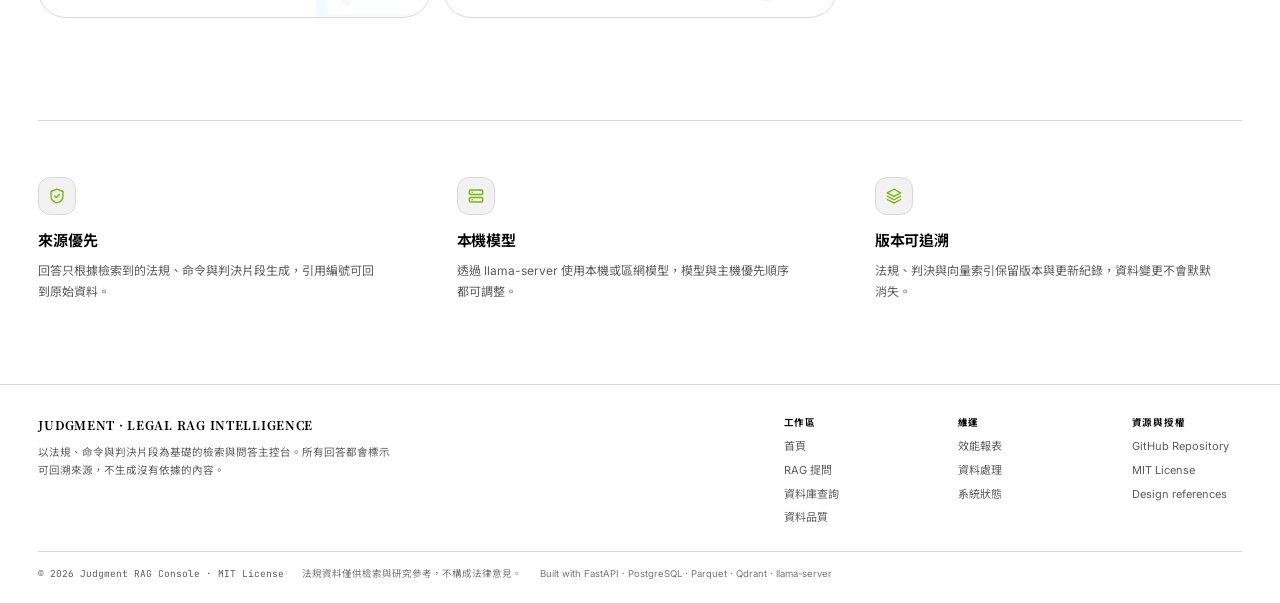
==== commit ae651b32: "fix: pin header login and settings actions to the right" ====
--- a/frontend/index.html
+++ b/frontend/index.html
@@ -26,9 +26,9 @@
       href="https://fonts.googleapis.com/css2?family=IBM+Plex+Sans:wght@400;500;600&family=Inter:wght@300;400;500;600;700&family=JetBrains+Mono:wght@400;500&family=Noto+Sans+TC:wght@400;500;600;700&family=Noto+Serif+TC:wght@600;700&display=swap"
       rel="stylesheet"
     />
-    <link rel="stylesheet" href="./assets/themes.css?v=20261124022826" />
-    <link rel="stylesheet" href="./assets/styles.css?v=20261124022826" />
-    <script src="./assets/js/boot.js?v=20261124022826"></script>
+    <link rel="stylesheet" href="./assets/themes.css?v=20261124023900" />
+    <link rel="stylesheet" href="./assets/styles.css?v=20261124023900" />
+    <script src="./assets/js/boot.js?v=20261124023900"></script>
   </head>
   <body>
     <a class="skip-link" href="#app-main">跳至主要內容</a>
@@ -207,7 +207,7 @@
     </aside>
 
     <div id="toast-region" class="toast-region" aria-live="polite" aria-atomic="true"></div>
-    <script src="./config.js?v=20261124022826"></script>
-    <script src="./assets/js/app.js?v=20261124022826"></script>
+    <script src="./config.js?v=20261124023900"></script>
+    <script src="./assets/js/app.js?v=20261124023900"></script>
   </body>
 </html>
--- a/frontend/assets/styles.css
+++ b/frontend/assets/styles.css
@@ -363,6 +363,7 @@
   align-items: center;
   gap: 14px;
   flex: none;
+  margin-left: auto;
 }
 
 .auth-slot {
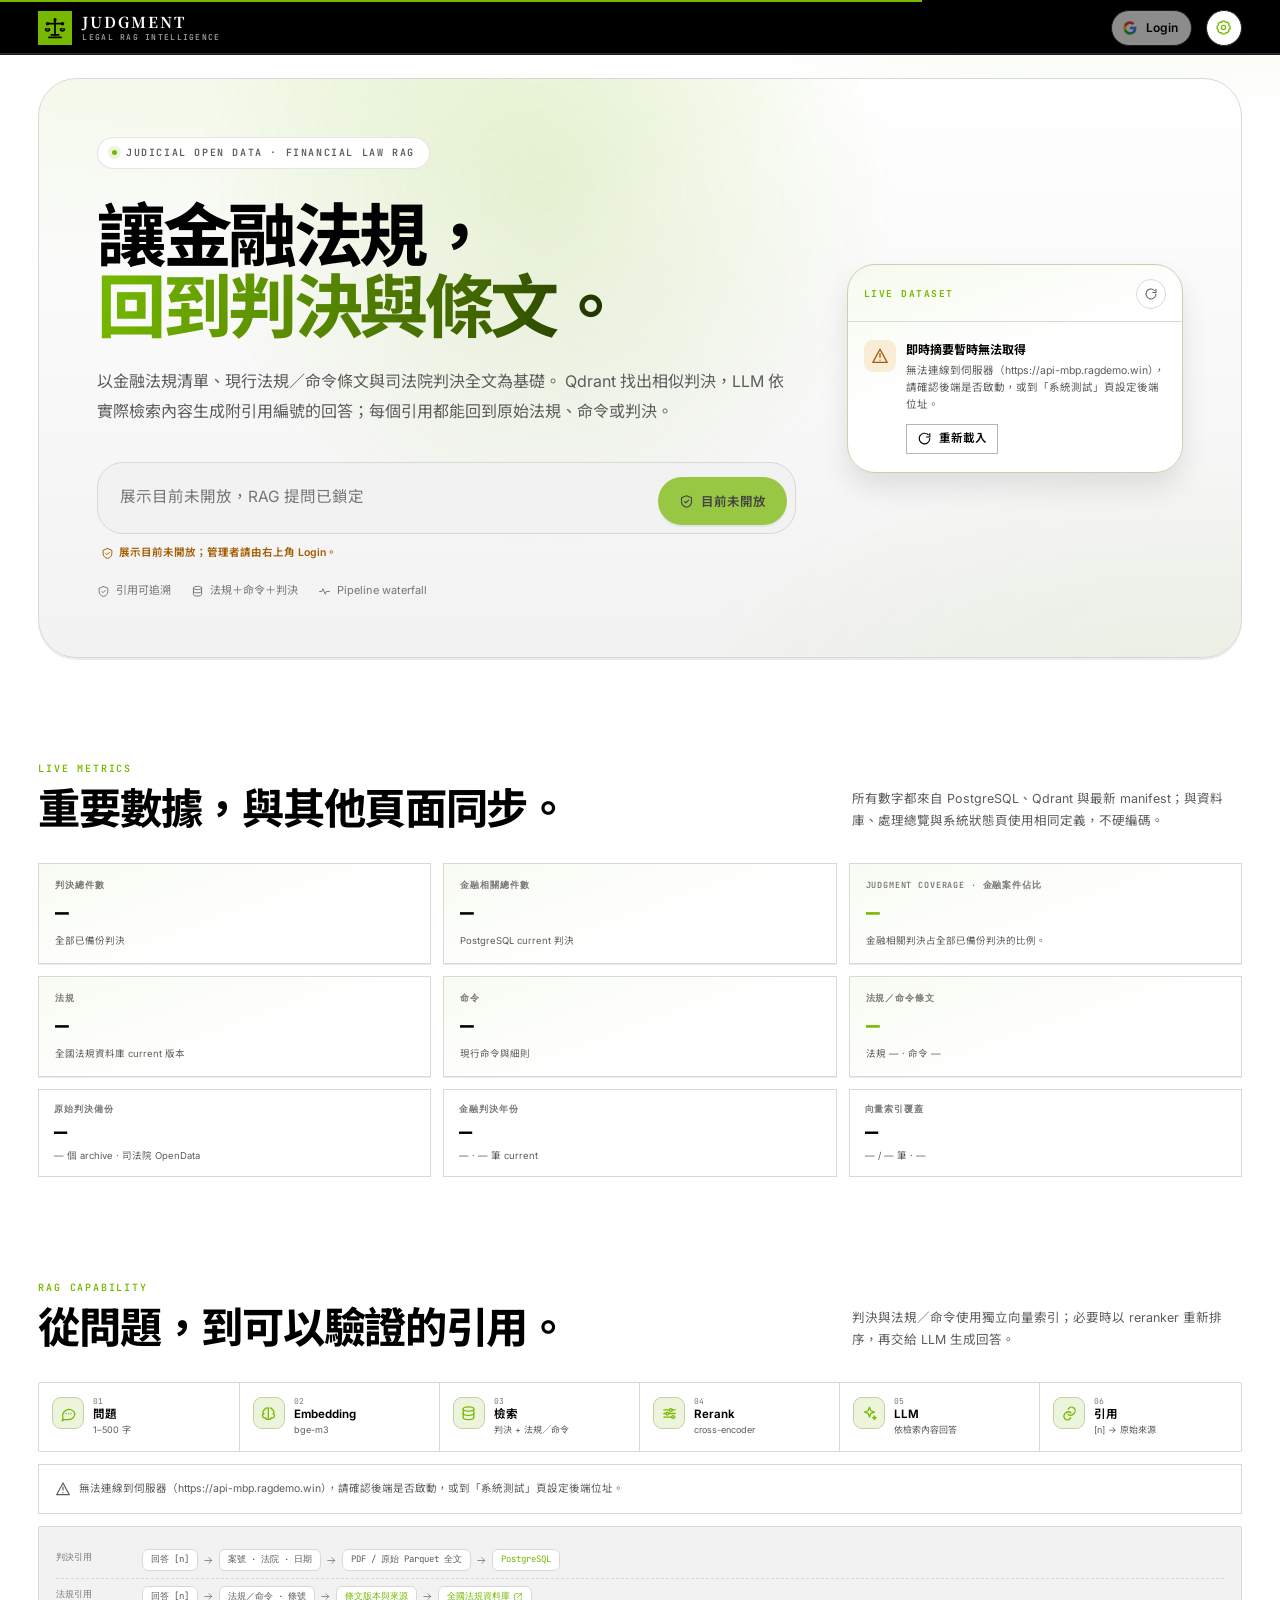
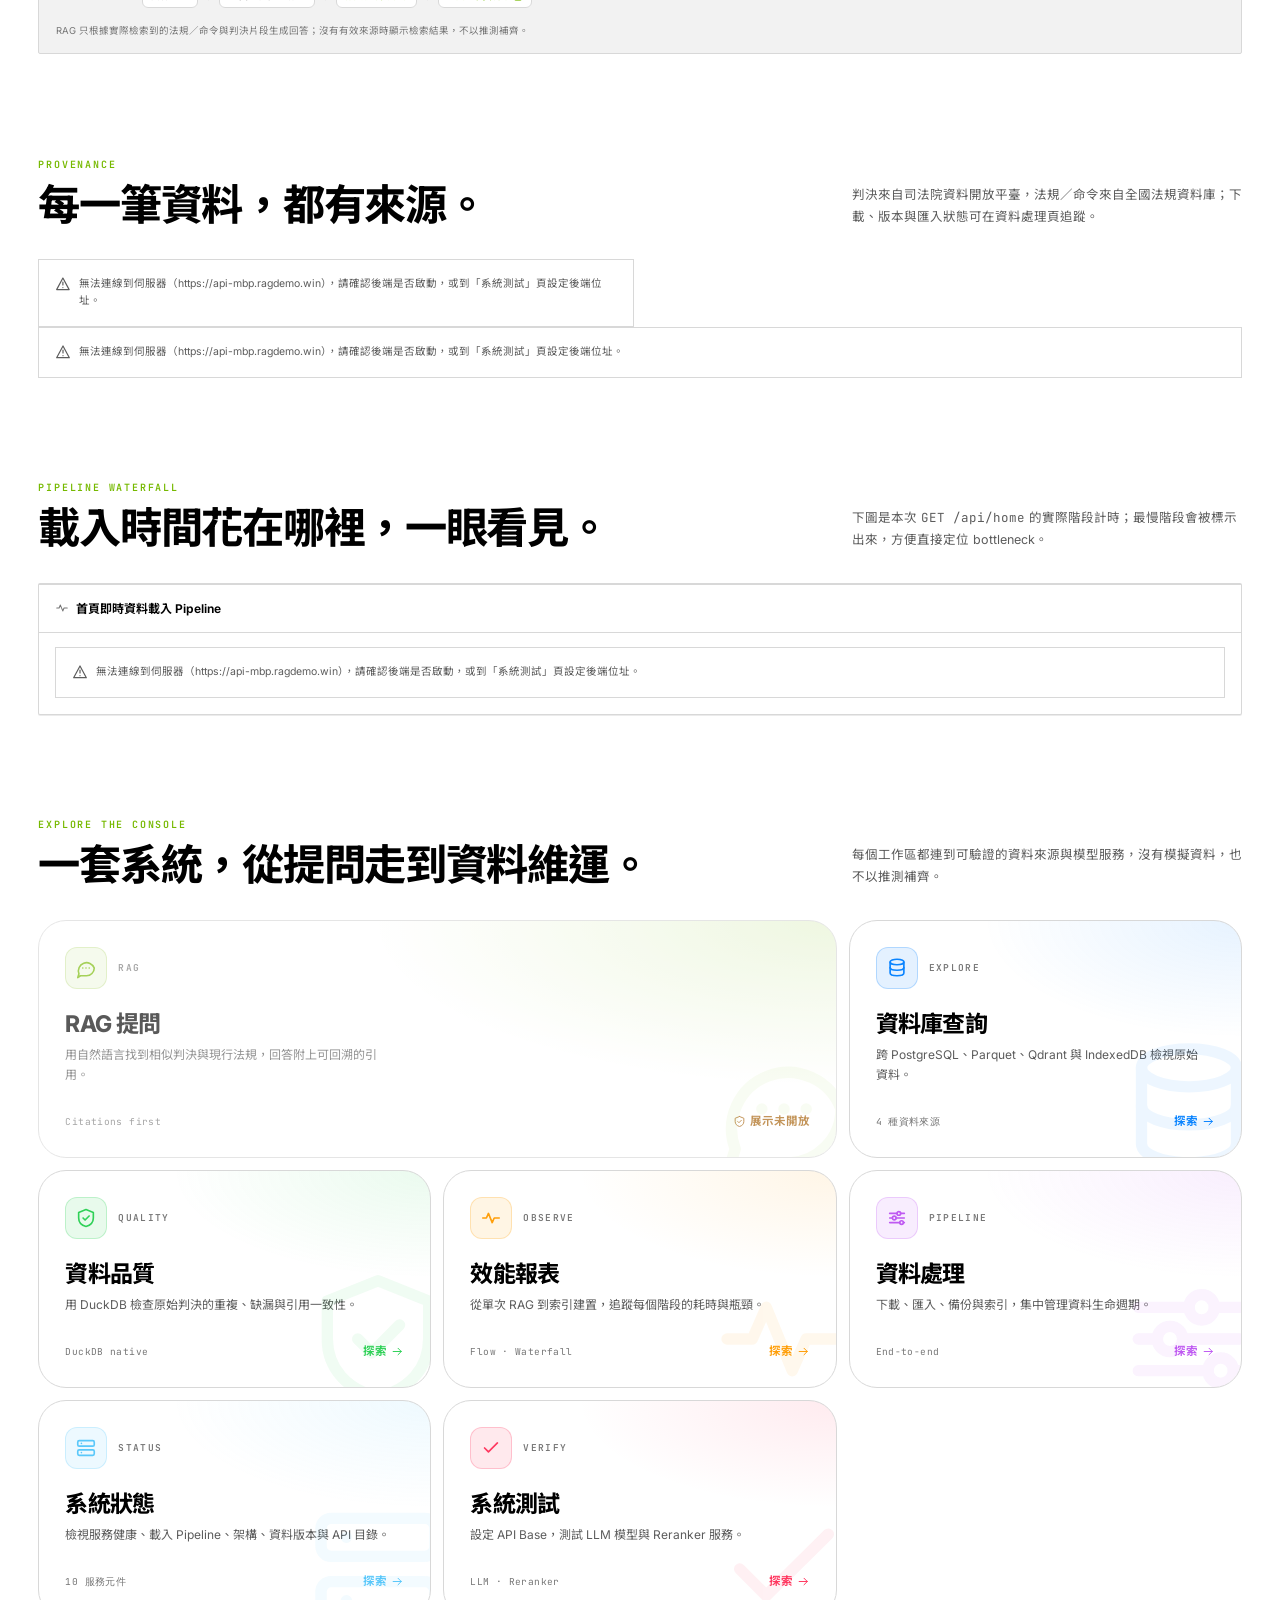
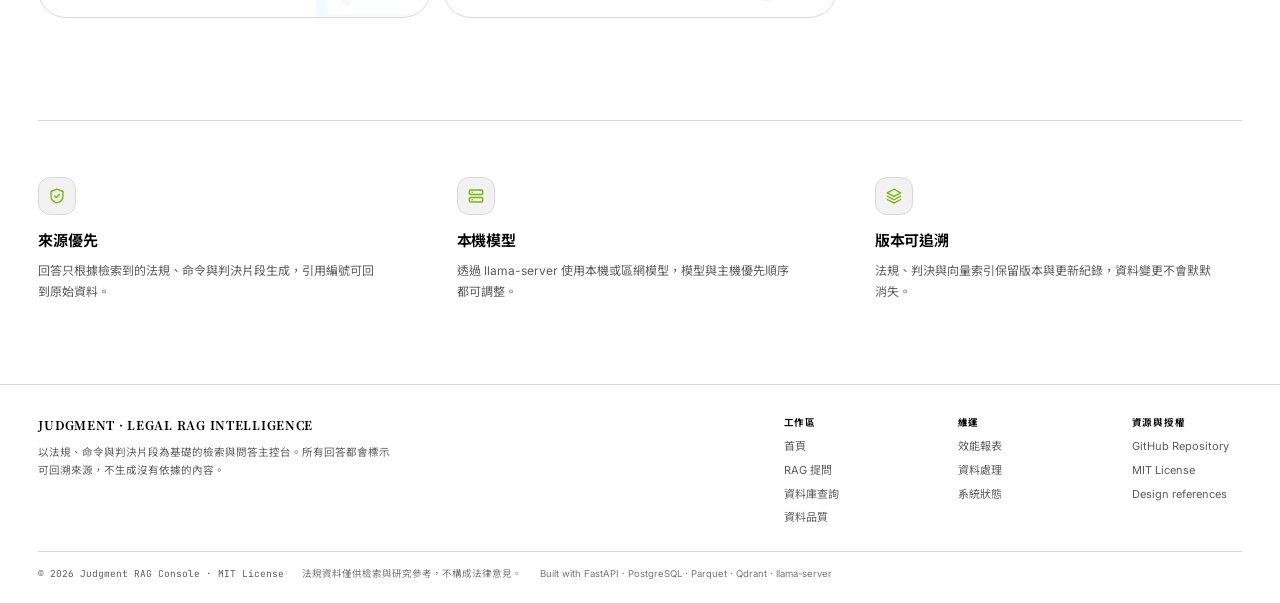
==== commit 459ba810: "fix: clarify when demo master is on but RAG flag is off" ====
--- a/frontend/index.html
+++ b/frontend/index.html
@@ -26,9 +26,9 @@
       href="https://fonts.googleapis.com/css2?family=IBM+Plex+Sans:wght@400;500;600&family=Inter:wght@300;400;500;600;700&family=JetBrains+Mono:wght@400;500&family=Noto+Sans+TC:wght@400;500;600;700&family=Noto+Serif+TC:wght@600;700&display=swap"
       rel="stylesheet"
     />
-    <link rel="stylesheet" href="./assets/themes.css?v=20261124023900" />
-    <link rel="stylesheet" href="./assets/styles.css?v=20261124023900" />
-    <script src="./assets/js/boot.js?v=20261124023900"></script>
+    <link rel="stylesheet" href="./assets/themes.css?v=20261124024848" />
+    <link rel="stylesheet" href="./assets/styles.css?v=20261124024848" />
+    <script src="./assets/js/boot.js?v=20261124024848"></script>
   </head>
   <body>
     <a class="skip-link" href="#app-main">跳至主要內容</a>
@@ -207,7 +207,7 @@
     </aside>
 
     <div id="toast-region" class="toast-region" aria-live="polite" aria-atomic="true"></div>
-    <script src="./config.js?v=20261124023900"></script>
-    <script src="./assets/js/app.js?v=20261124023900"></script>
+    <script src="./config.js?v=20261124024848"></script>
+    <script src="./assets/js/app.js?v=20261124024848"></script>
   </body>
 </html>
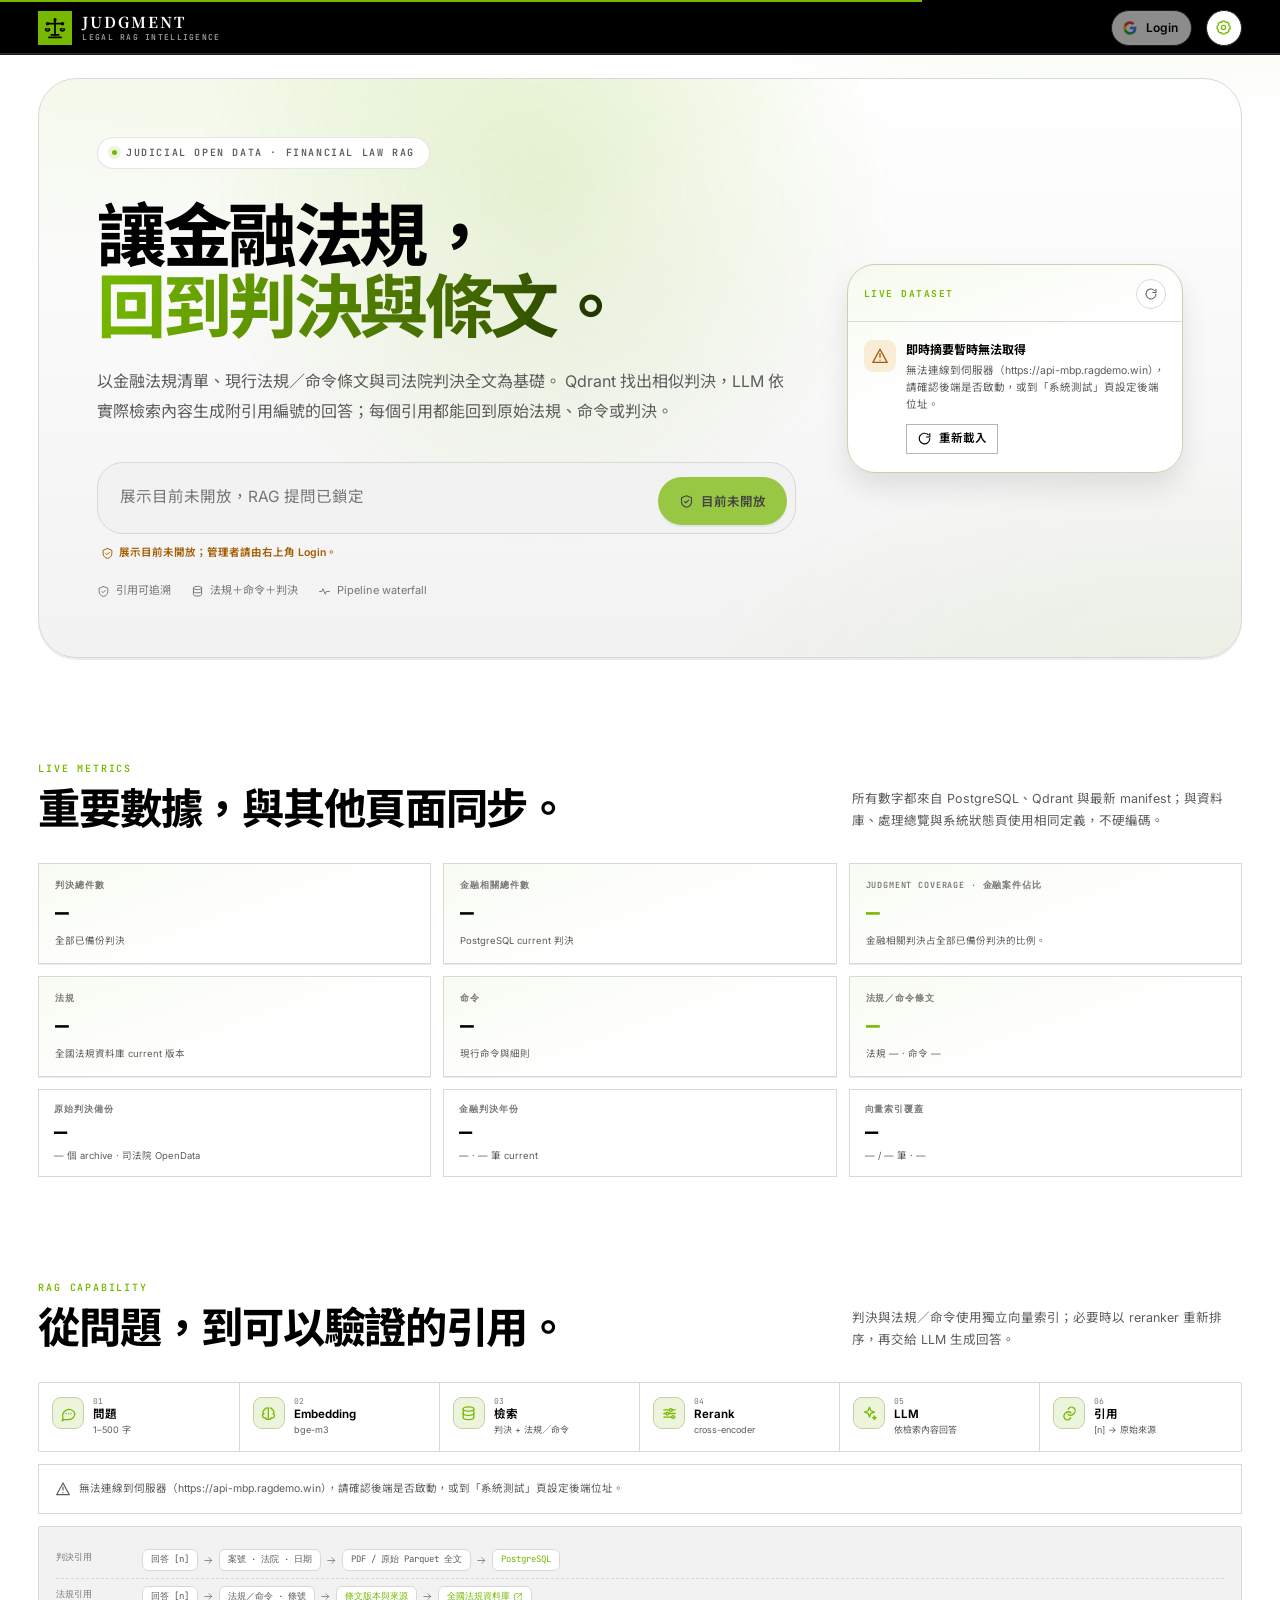
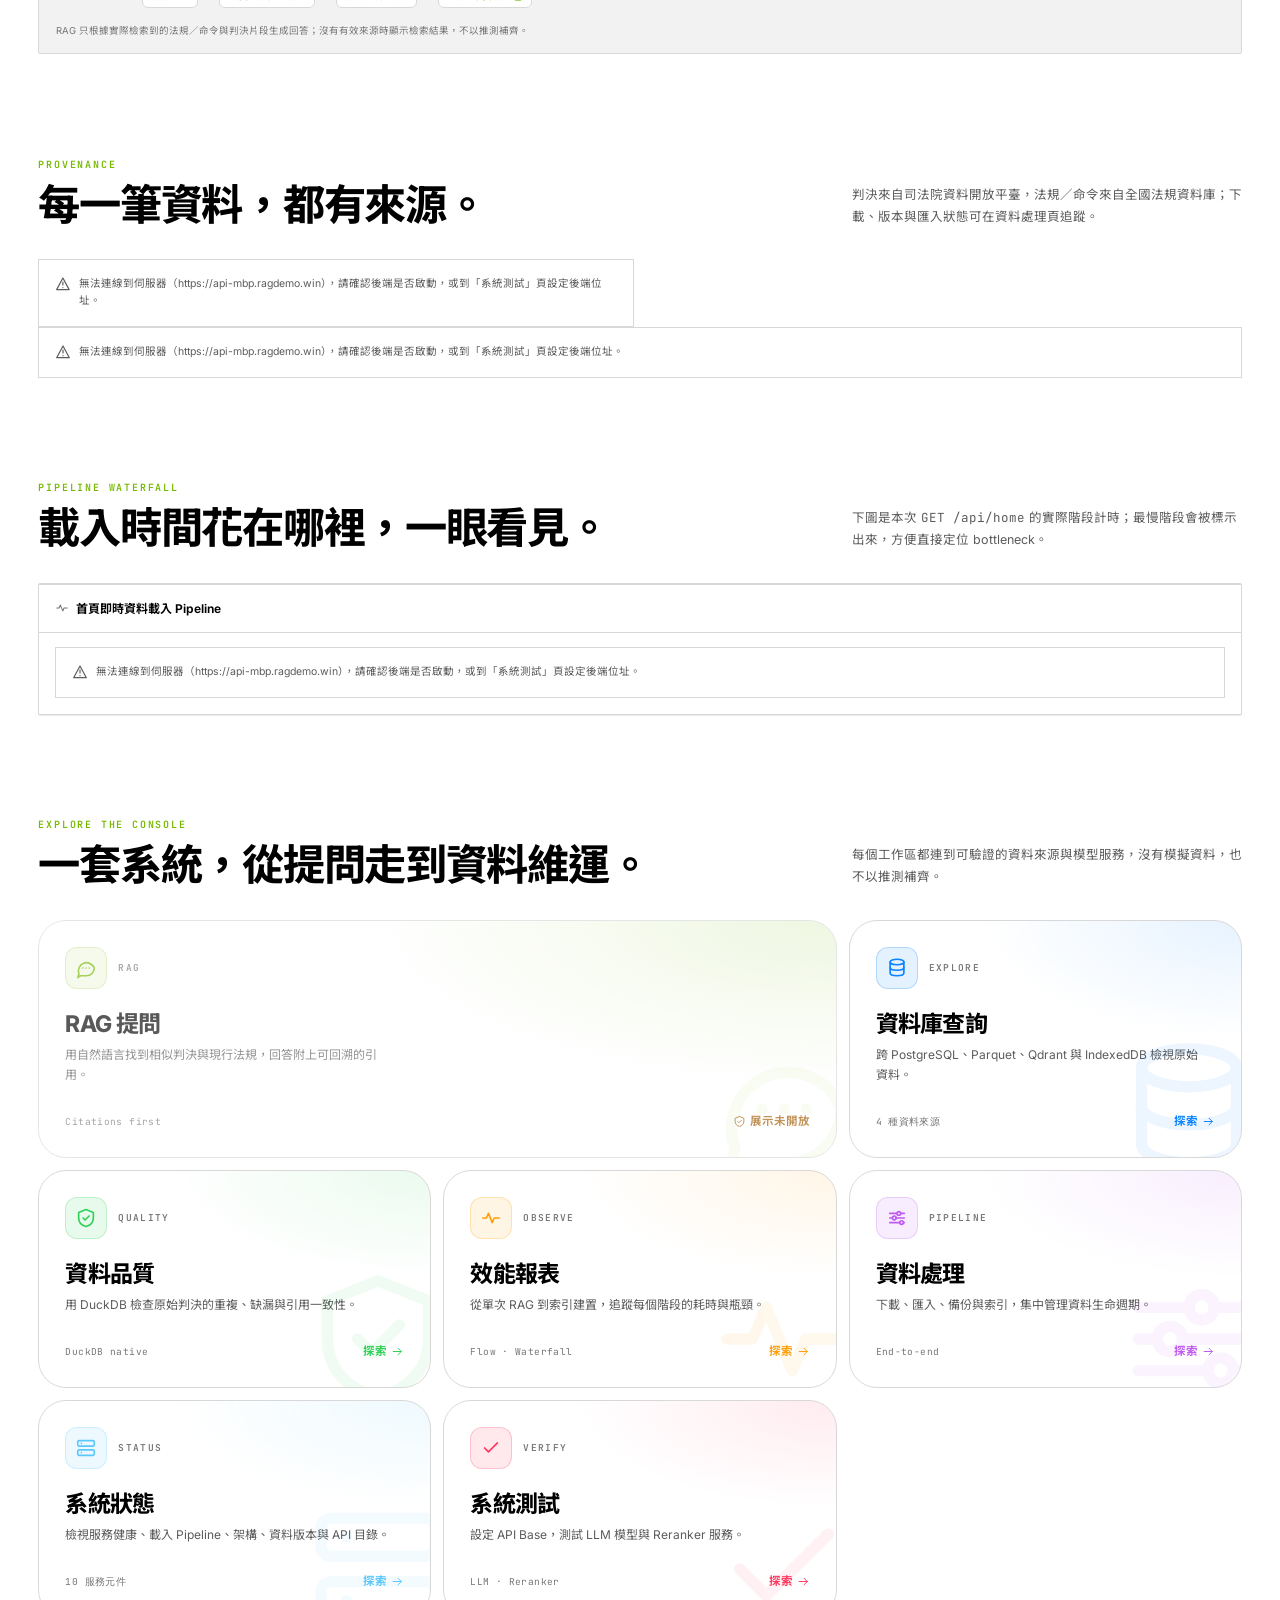
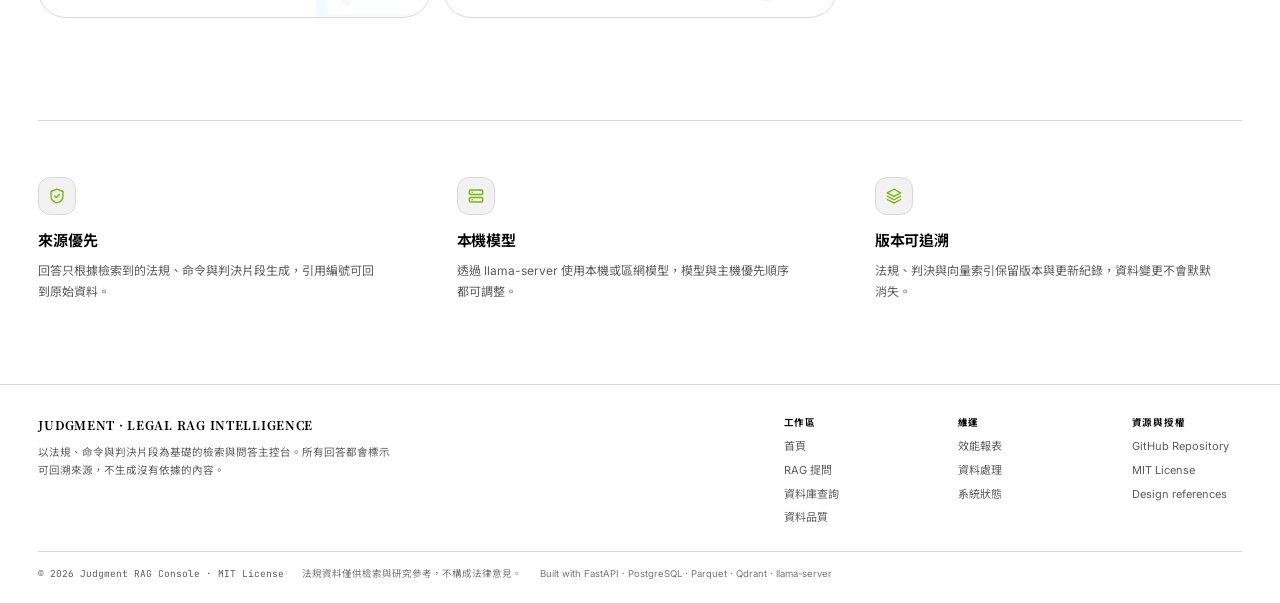
==== commit d596987a: "style: brighten available model status lights" ====
--- a/frontend/index.html
+++ b/frontend/index.html
@@ -26,9 +26,9 @@
       href="https://fonts.googleapis.com/css2?family=IBM+Plex+Sans:wght@400;500;600&family=Inter:wght@300;400;500;600;700&family=JetBrains+Mono:wght@400;500&family=Noto+Sans+TC:wght@400;500;600;700&family=Noto+Serif+TC:wght@600;700&display=swap"
       rel="stylesheet"
     />
-    <link rel="stylesheet" href="./assets/themes.css?v=20261124024848" />
-    <link rel="stylesheet" href="./assets/styles.css?v=20261124024848" />
-    <script src="./assets/js/boot.js?v=20261124024848"></script>
+    <link rel="stylesheet" href="./assets/themes.css?v=20261128073431" />
+    <link rel="stylesheet" href="./assets/styles.css?v=20261128073431" />
+    <script src="./assets/js/boot.js?v=20261128073431"></script>
   </head>
   <body>
     <a class="skip-link" href="#app-main">跳至主要內容</a>
@@ -207,7 +207,7 @@
     </aside>
 
     <div id="toast-region" class="toast-region" aria-live="polite" aria-atomic="true"></div>
-    <script src="./config.js?v=20261124024848"></script>
-    <script src="./assets/js/app.js?v=20261124024848"></script>
+    <script src="./config.js?v=20261128073431"></script>
+    <script src="./assets/js/app.js?v=20261128073431"></script>
   </body>
 </html>
--- a/frontend/assets/styles.css
+++ b/frontend/assets/styles.css
@@ -4335,7 +4335,12 @@
 }
 
 .rag-model-table .rag-model-state.is-ok {
-  background: var(--success);
+  width: 7px;
+  height: 7px;
+  background: #00e676;
+  box-shadow:
+    0 0 0 2px color-mix(in srgb, #00e676 22%, transparent),
+    0 0 7px color-mix(in srgb, #00e676 60%, transparent);
 }
 
 .rag-model-table .rag-model-state.is-idle {
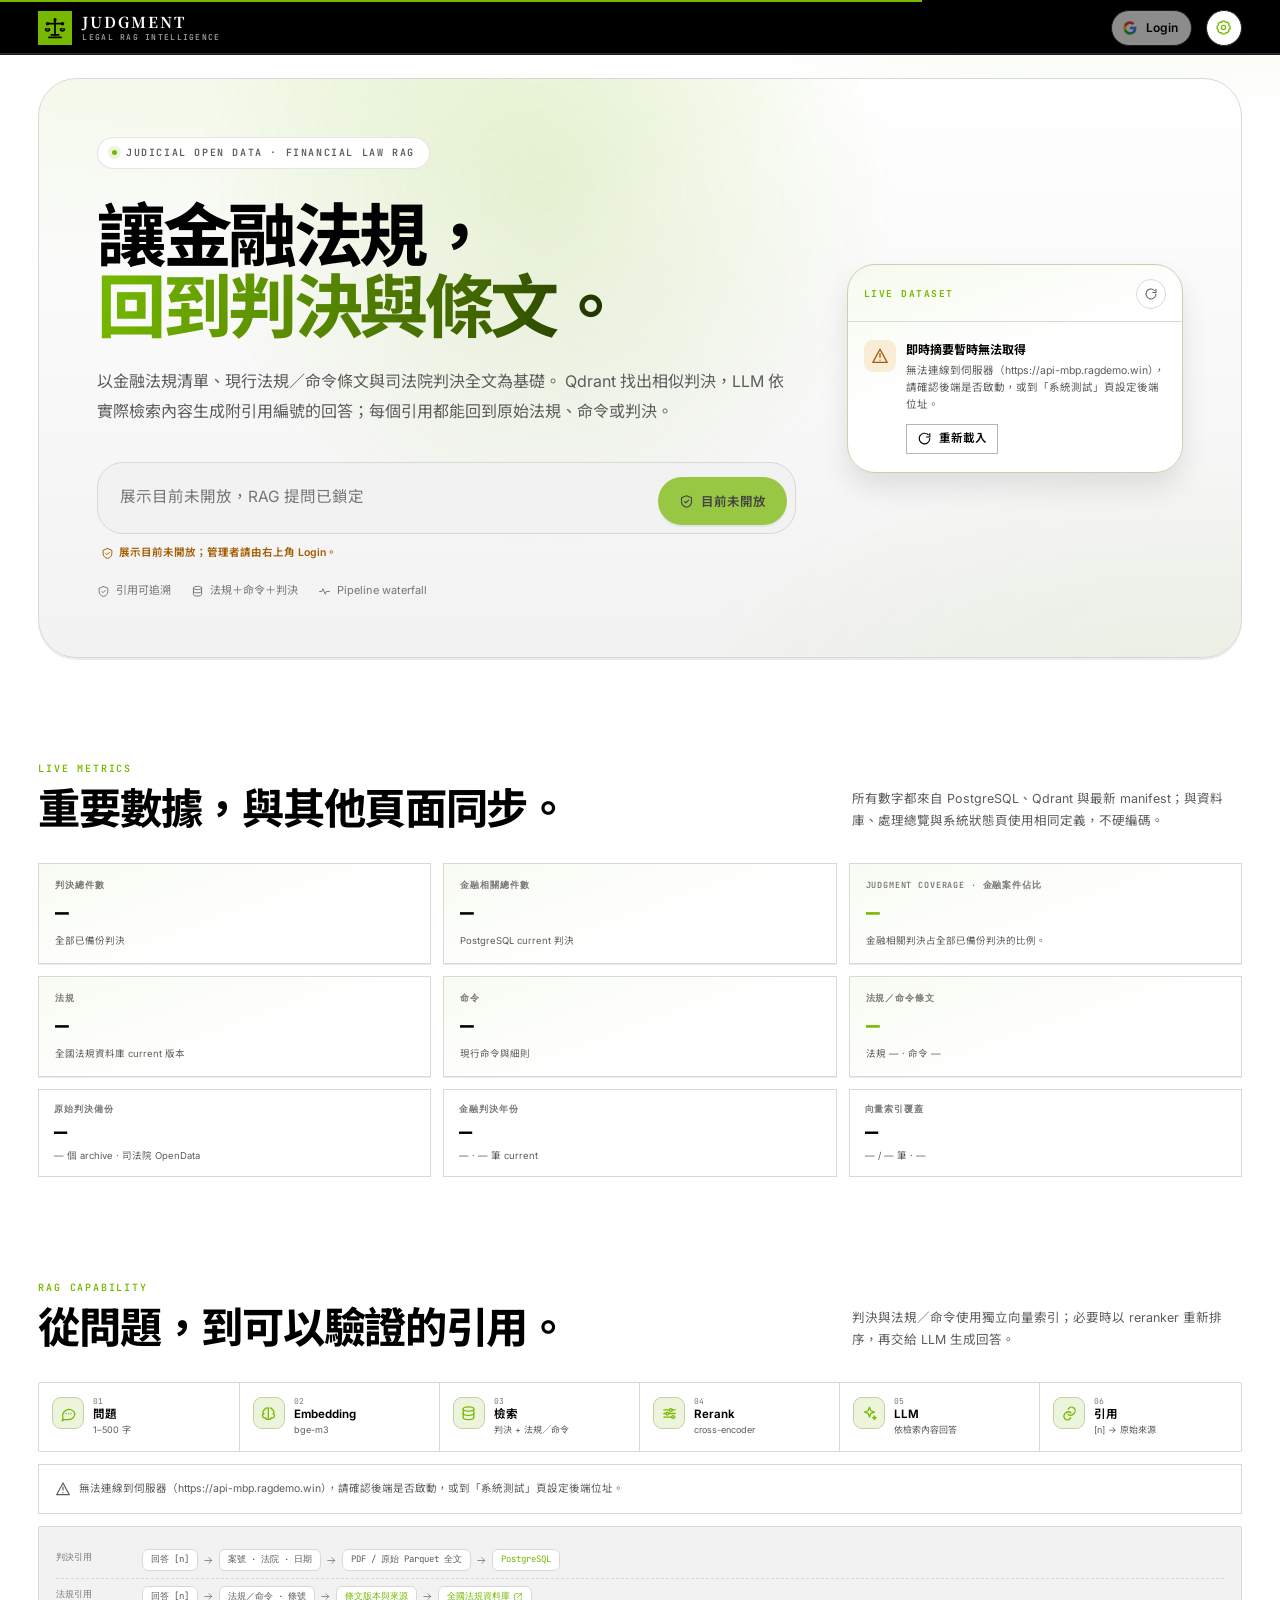
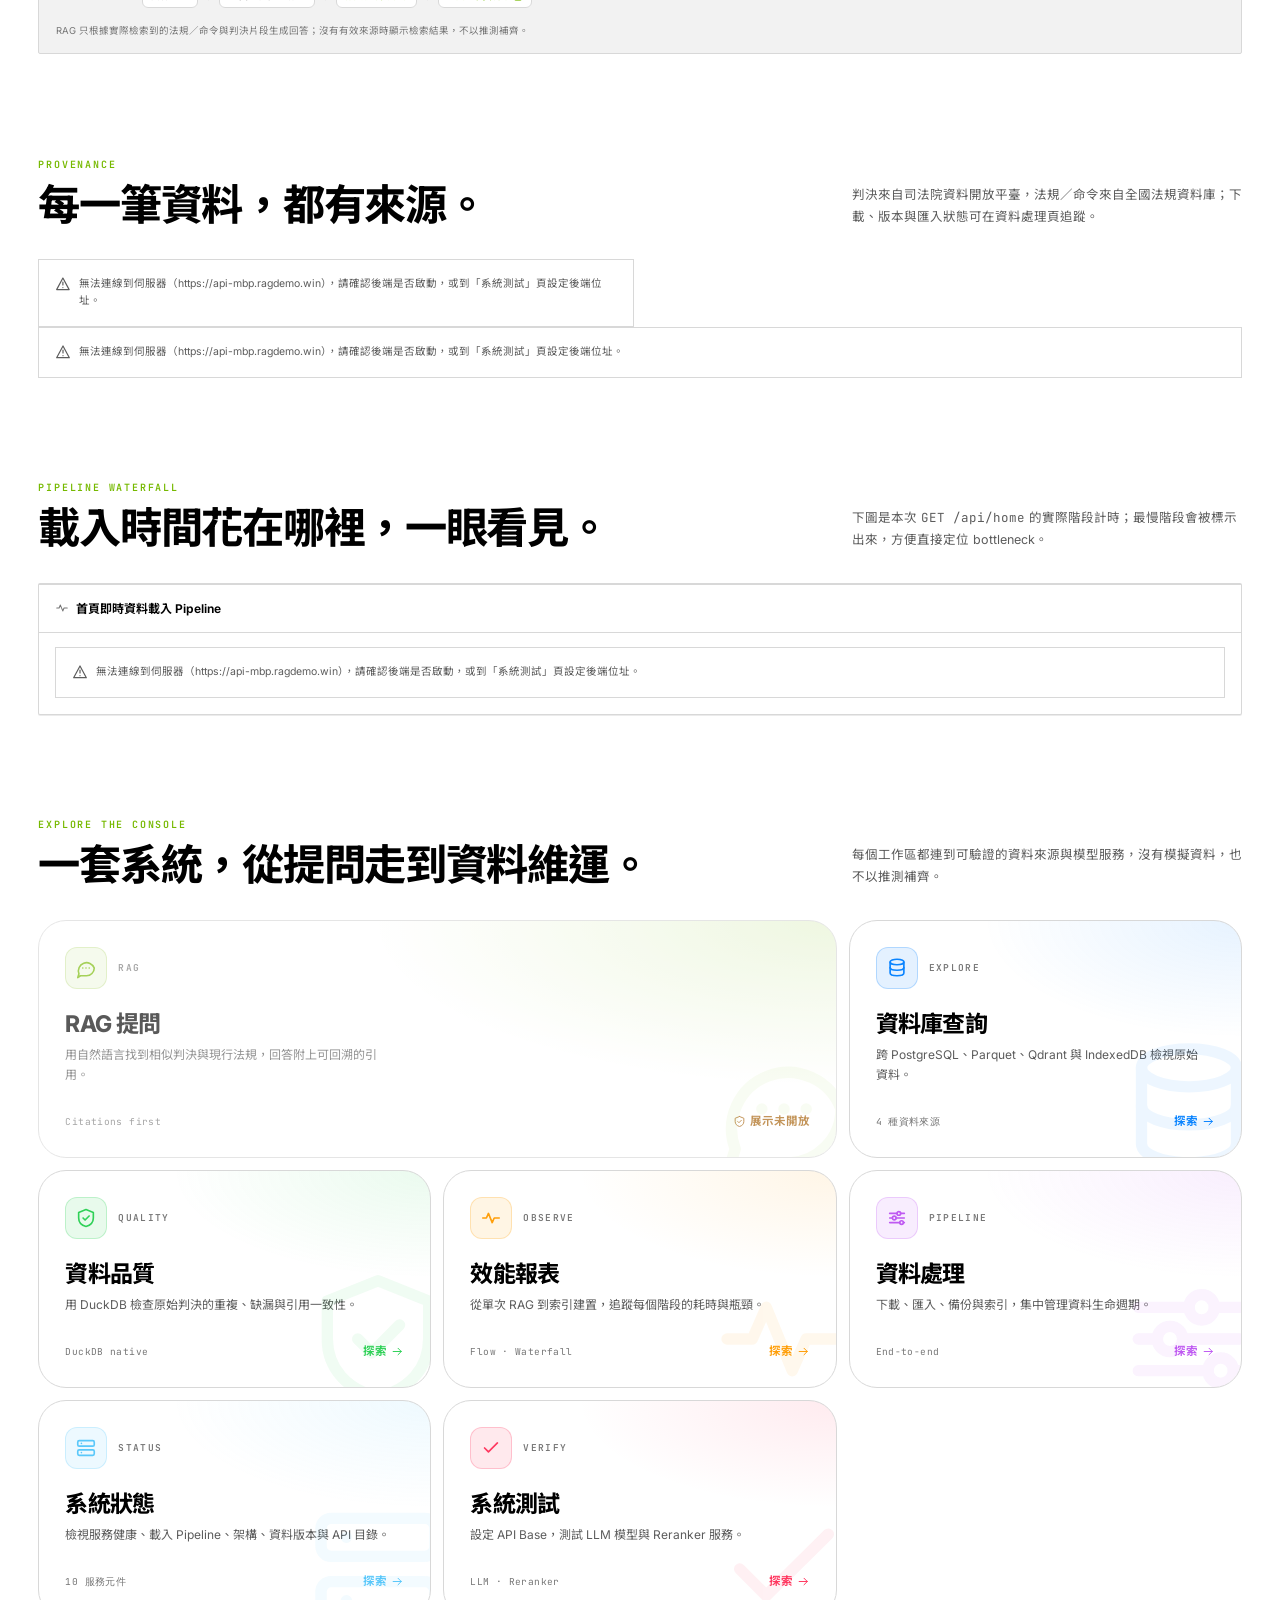
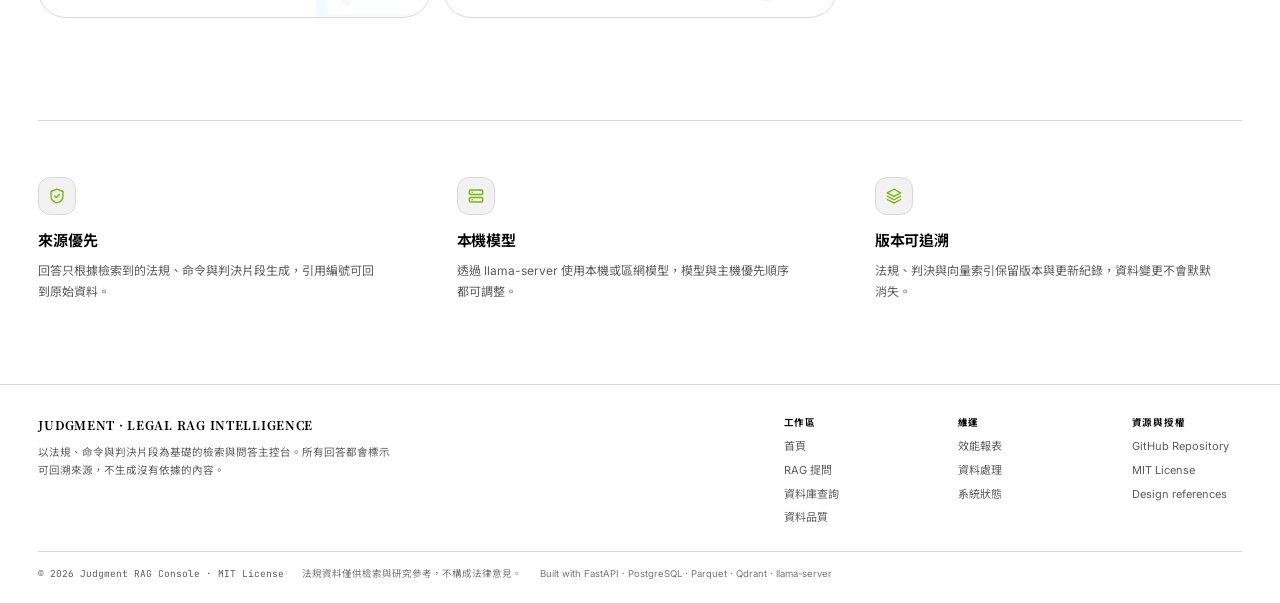
==== commit c8fa5e37: "feat: add default x570 model column and solid status lights" ====
--- a/frontend/index.html
+++ b/frontend/index.html
@@ -26,9 +26,9 @@
       href="https://fonts.googleapis.com/css2?family=IBM+Plex+Sans:wght@400;500;600&family=Inter:wght@300;400;500;600;700&family=JetBrains+Mono:wght@400;500&family=Noto+Sans+TC:wght@400;500;600;700&family=Noto+Serif+TC:wght@600;700&display=swap"
       rel="stylesheet"
     />
-    <link rel="stylesheet" href="./assets/themes.css?v=20261128073431" />
-    <link rel="stylesheet" href="./assets/styles.css?v=20261128073431" />
-    <script src="./assets/js/boot.js?v=20261128073431"></script>
+    <link rel="stylesheet" href="./assets/themes.css?v=20261128121633" />
+    <link rel="stylesheet" href="./assets/styles.css?v=20261128121633" />
+    <script src="./assets/js/boot.js?v=20261128121633"></script>
   </head>
   <body>
     <a class="skip-link" href="#app-main">跳至主要內容</a>
@@ -207,7 +207,7 @@
     </aside>
 
     <div id="toast-region" class="toast-region" aria-live="polite" aria-atomic="true"></div>
-    <script src="./config.js?v=20261128073431"></script>
-    <script src="./assets/js/app.js?v=20261128073431"></script>
+    <script src="./config.js?v=20261128121633"></script>
+    <script src="./assets/js/app.js?v=20261128121633"></script>
   </body>
 </html>
--- a/frontend/assets/styles.css
+++ b/frontend/assets/styles.css
@@ -4338,9 +4338,6 @@
   width: 7px;
   height: 7px;
   background: #00e676;
-  box-shadow:
-    0 0 0 2px color-mix(in srgb, #00e676 22%, transparent),
-    0 0 7px color-mix(in srgb, #00e676 60%, transparent);
 }
 
 .rag-model-table .rag-model-state.is-idle {
